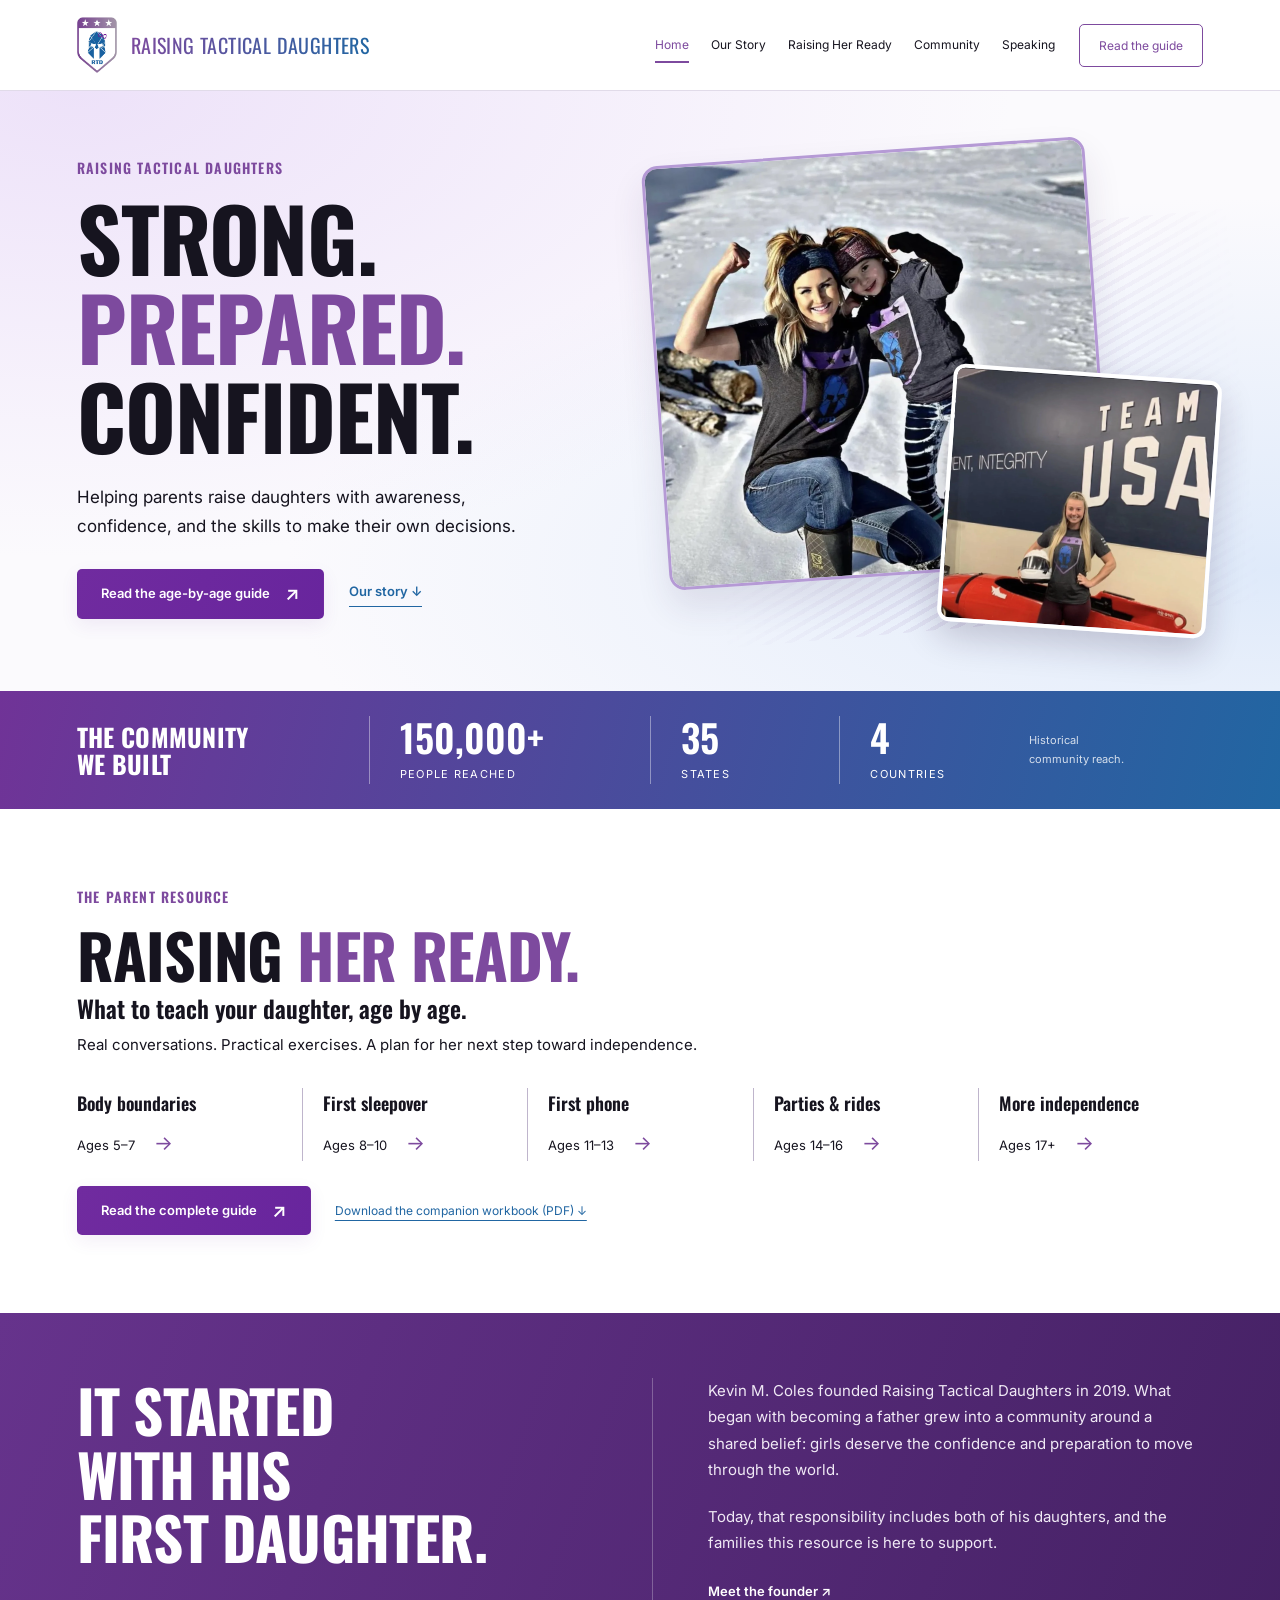
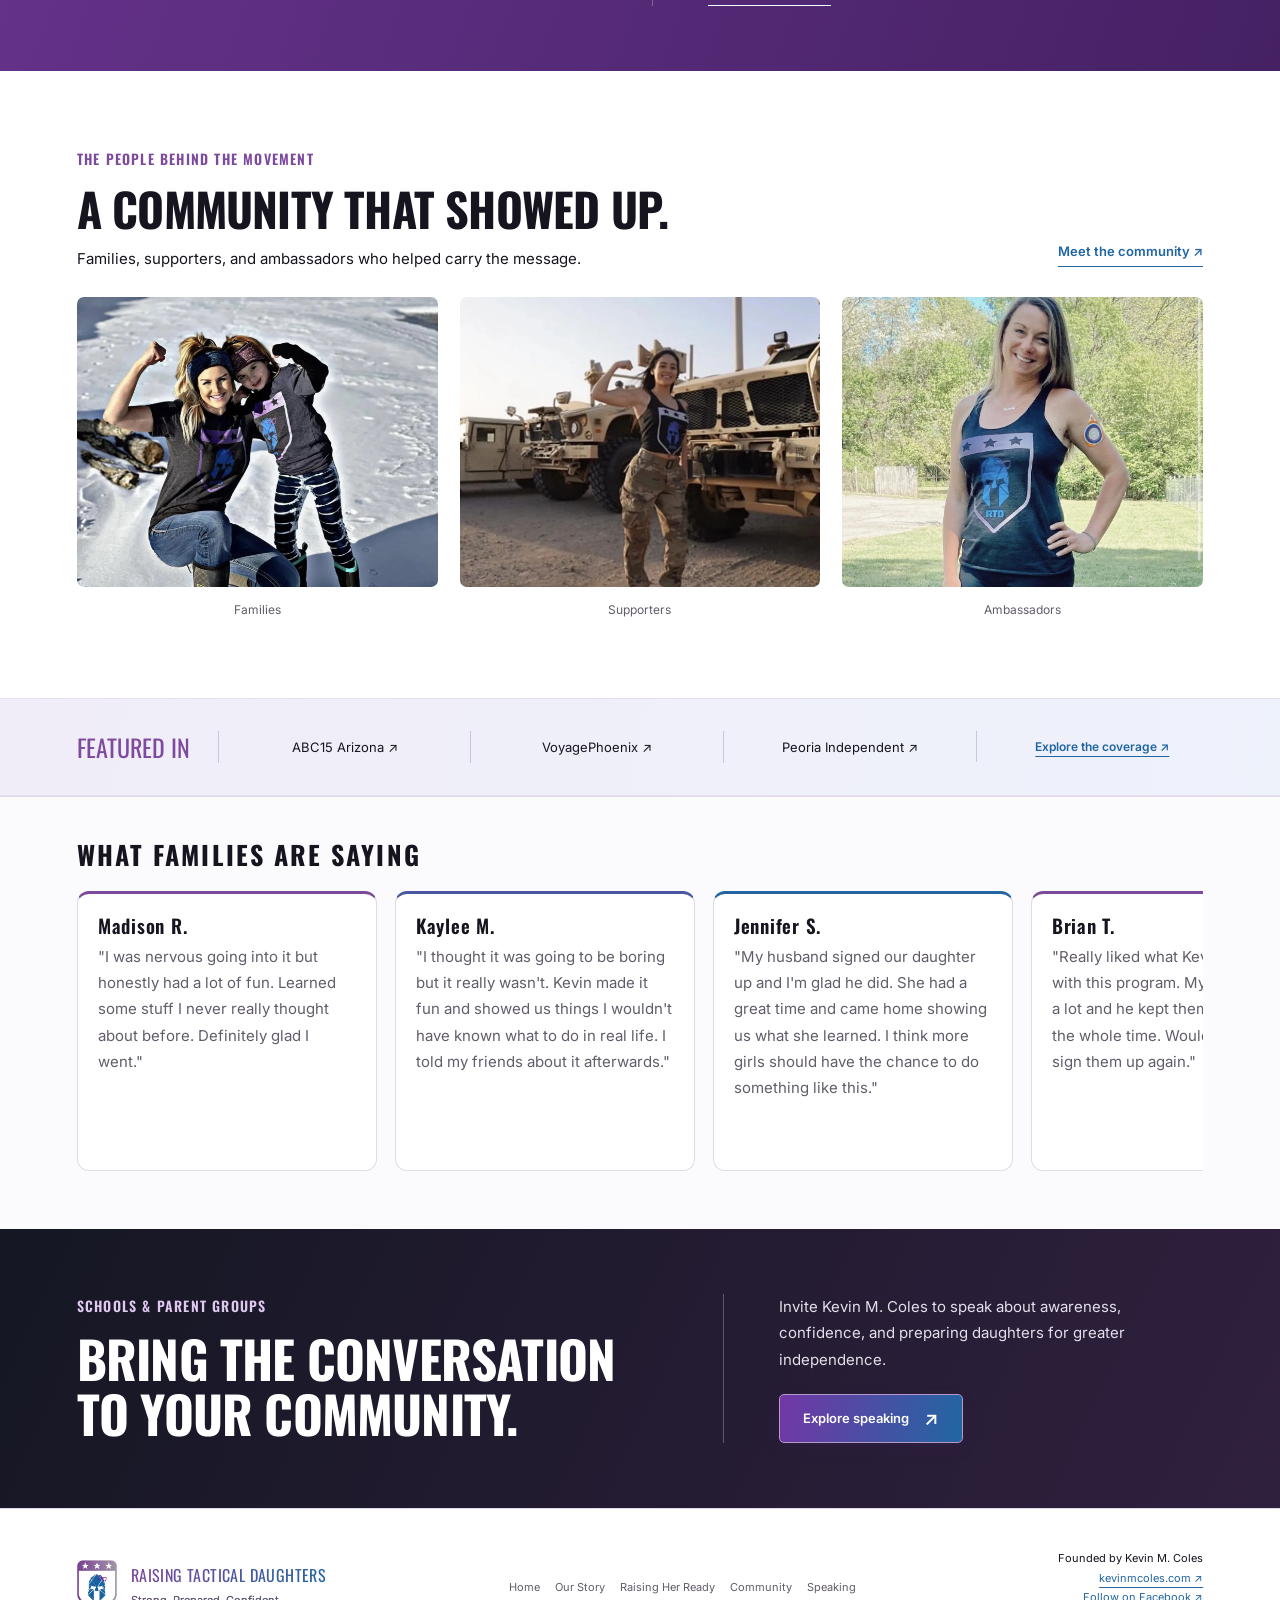
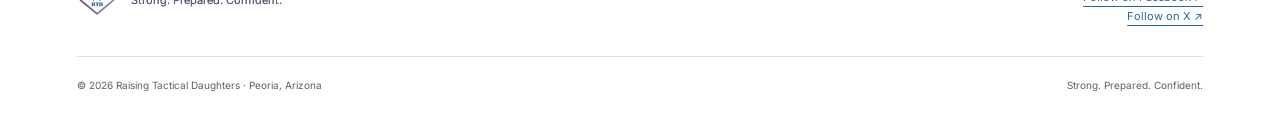
==== index.html @ ffbc92a6 "Add X profile to Organization sameAs (Home)" ====
<!doctype html><html lang="en"><head><meta charset="utf-8"><meta name="viewport" content="width=device-width,initial-scale=1"><title>Raising Tactical Daughters | Strong. Prepared. Confident.</title><meta name="description" content="Founded by Kevin M. Coles. Practical guidance for raising confident, capable daughters, an age-by-age guide, a free field guide, and speaking for parent groups."><link rel="canonical" href="https://raisingtacticaldaughters.com/"><meta property="og:title" content="Raising Tactical Daughters | Strong. Prepared. Confident."><meta property="og:description" content="Founded by Kevin M. Coles. Practical guidance for raising confident, capable daughters, an age-by-age guide, a free field guide, and speaking for parent groups."><meta property="og:type" content="website"><meta property="og:url" content="https://raisingtacticaldaughters.com/"><meta property="og:image" content="https://raisingtacticaldaughters.com/images/rtd-logo.png"><meta name="twitter:card" content="summary"><meta name="theme-color" content="#7d4a9e"><link rel="icon" href="/images/rtd-logo.png"><link rel="preconnect" href="https://fonts.googleapis.com"><link rel="preconnect" href="https://fonts.gstatic.com" crossorigin><link href="https://fonts.googleapis.com/css2?family=Oswald:wght@500;600;700&family=Inter:wght@400;500;600;700&display=swap" rel="stylesheet"><link rel="stylesheet" href="/assets/site.css?v=rtd10"><script type="application/ld+json">{"@context": "https://schema.org", "@graph": [{"@type": "Organization", "@id": "https://raisingtacticaldaughters.com/#organization", "name": "Raising Tactical Daughters", "legalName": "Kevin M. Coles LLC", "alternateName": "RTD", "url": "https://raisingtacticaldaughters.com/", "logo": "https://raisingtacticaldaughters.com/images/rtd-logo.png", "foundingDate": "2019", "founder": {"@id": "https://kevinmcoles.com/#person", "@type": "Person", "name": "Kevin M. Coles", "url": "https://kevinmcoles.com/"}, "sameAs": ["https://www.wikidata.org/wiki/Q141694144", "https://x.com/RTDaughters"]}, {"@type": "WebPage", "@id": "https://raisingtacticaldaughters.com/#page", "headline": "Raising Tactical Daughters | Strong. Prepared. Confident.", "name": "Raising Tactical Daughters | Strong. Prepared. Confident.", "url": "https://raisingtacticaldaughters.com/", "description": "Founded by Kevin M. Coles. Practical guidance for raising confident, capable daughters, an age-by-age guide, a free field guide, and speaking for parent groups.", "publisher": {"@id": "https://raisingtacticaldaughters.com/#organization"}}]}</script></head><body><a class="skip" href="#main">Skip to content</a><header class="site-header"><div class="wrap header-inner"><a class="brand" href="/" aria-label="Raising Tactical Daughters home"><img class="" src="/images/rtd-logo.png" alt="Raising Tactical Daughters shield logo" width="600" height="829" loading="eager" decoding="async"><span>Raising Tactical Daughters</span></a><nav aria-label="Main navigation"><a href="/" aria-current="page">Home</a><a href="/our-story/">Our Story</a><a href="/raising-her-ready/">Raising Her Ready</a><a href="/community/">Community</a><a href="/speaking/">Speaking</a></nav><a class="header-guide" href="/raising-her-ready/">Read the guide</a></div></header><main id="main"><section class="home-hero"><div class="wrap hero-grid"><div class="hero-copy"><p class="eyebrow">Raising Tactical Daughters</p><h1>Strong. <br><span>Prepared.</span> <br>Confident.</h1><p class="lead">Helping parents raise daughters with awareness, confidence, and the skills to make their own decisions.</p><div class="actions"><a class="button" href="/raising-her-ready/">Read the age-by-age guide <span aria-hidden="true">↗</span></a><a class="text-link" href="/our-story/">Our story ↓</a></div></div><div class="hero-photos"><img class="hero-main" src="/images/rtd-friend-daughter.webp" alt="A mother and daughter wearing Raising Tactical Daughters shirts" width="1400" height="1247" loading="eager" decoding="async"><img class="hero-inset" src="/images/rtd-team-usa.webp" alt="RTD supporter at the Team USA training center" width="1400" height="1276" loading="eager" decoding="async"></div></div></section><section class="reach" aria-label="Historical community reach"><div class="wrap reach-inner"><h2>The community <br>we built</h2><div><strong>150,000+</strong><span>People reached</span></div><div><strong>35</strong><span>States</span></div><div><strong>4</strong><span>Countries</span></div><p>Historical <br>community reach.</p></div></section><section class="section guide-preview"><div class="wrap"><p class="eyebrow">The parent resource</p><h2>Raising <span>Her Ready.</span></h2><h3>What to teach your daughter, age by age.</h3><p>Real conversations. Practical exercises. A plan for her next step toward independence.</p><div class="milestones"><a href="/raising-her-ready/#ages-5-7"><strong>Body boundaries</strong><span>Ages 5–7 <b aria-hidden="true">→</b></span></a><a href="/raising-her-ready/#ages-8-10"><strong>First sleepover</strong><span>Ages 8–10 <b aria-hidden="true">→</b></span></a><a href="/raising-her-ready/#ages-11-13"><strong>First phone</strong><span>Ages 11–13 <b aria-hidden="true">→</b></span></a><a href="/raising-her-ready/#ages-14-16"><strong>Parties & rides</strong><span>Ages 14–16 <b aria-hidden="true">→</b></span></a><a href="/raising-her-ready/#ages-17-up"><strong>More independence</strong><span>Ages 17+ <b aria-hidden="true">→</b></span></a></div><a class="button" href="/raising-her-ready/">Read the complete guide <span aria-hidden="true">↗</span></a><a class="inline-download" href="/downloads/raising-her-ready-field-guide.pdf" download="Raising-Her-Ready-Field-Guide.pdf">Download the companion workbook (PDF) ↓</a></div></section><section class="origin-band"><div class="wrap origin-grid"><h2>It started <br>with his <br>first daughter.</h2><div><p>Kevin M. Coles founded Raising Tactical Daughters in 2019. What began with becoming a father grew into a community around a shared belief: girls deserve the confidence and preparation to move through the world.</p><p>Today, that responsibility includes both of his daughters, and the families this resource is here to support.</p><a class="text-link" href="/our-story/">Meet the founder ↗</a></div></div></section><section class="section"><div class="wrap"><div class="section-top"><div><p class="eyebrow">The people behind the movement</p><h2>A community that showed up.</h2><p>Families, supporters, and ambassadors who helped carry the message.</p></div><a class="text-link" href="/community/">Meet the community ↗</a></div><div class="gallery-three"><figure><img class="" src="/images/rtd-friend-daughter.webp" alt="A mother and daughter in RTD shirts" width="1400" height="1247" loading="lazy" decoding="async"><figcaption>Families</figcaption></figure><figure><img class="" src="/images/rtd-military.webp" alt="An RTD supporter serving overseas" width="1400" height="1403" loading="lazy" decoding="async"><figcaption>Supporters</figcaption></figure><figure><img src="/images/rtd-ambassador-outdoors.webp" alt="RTD ambassador wearing a black Raising Tactical Daughters tank outdoors" width="1205" height="1500" loading="lazy" decoding="async"><figcaption>Ambassadors</figcaption></figure></div></div></section><section class="press-band" aria-label="Featured coverage"><div class="wrap"><div class="press"><span>Featured in</span><a href="https://www.youtube.com/watch?v=KTEiOI_kGuA" target="_blank" rel="noopener">ABC15 Arizona ↗</a><a href="https://voyagephoenix.com/interview/meet-kevin-coles-raising-tactical-daughters-north-west/" target="_blank" rel="noopener">VoyagePhoenix ↗</a><a href="https://www.yourvalley.net/stories/meet-your-peoria-business-raising-tactical-daughters,327009" target="_blank" rel="noopener">Peoria Independent ↗</a><a class="coverage-link" href="/community/#coverage">Explore the coverage ↗</a></div></div></section><section class="original-reviews"><div class="wrap">
 <h2>What Families Are Saying</h2>
 <div class="reviews">
  <div class="card">
   <h3>Madison R.</h3>
   <p>"I was nervous going into it but honestly had a lot of fun. Learned some stuff I never really thought about before. Definitely glad I went."</p>
  </div>
  <div class="card">
   <h3>Kaylee M.</h3>
   <p>"I thought it was going to be boring but it really wasn't. Kevin made it fun and showed us things I wouldn't have known what to do in real life. I told my friends about it afterwards."</p>
  </div>
  <div class="card">
   <h3>Jennifer S.</h3>
   <p>"My husband signed our daughter up and I'm glad he did. She had a great time and came home showing us what she learned. I think more girls should have the chance to do something like this."</p>
  </div>
  <div class="card">
   <h3>Brian T.</h3>
   <p>"Really liked what Kevin was doing with this program. My girls learned a lot and he kept them interested the whole time. Would absolutely sign them up again."</p>
  </div>
  <div class="card">
   <h3>Michael D.</h3>
   <p>"My youngest was pretty shy going in. By the end she was asking questions and getting involved. That was probably my favorite part. Would recommend it to other dads."</p>
  </div>
 </div>
</div></section><section class="speaking-cta"><div class="wrap cta-grid"><div><p class="eyebrow">Schools &amp; parent groups</p><h2>Bring the conversation <br>to your community.</h2></div><div><p>Invite Kevin M. Coles to speak about awareness, confidence, and preparing daughters for greater independence.</p><a class="button" href="/speaking/">Explore speaking <span aria-hidden="true">↗</span></a></div></div></section></main><footer><div class="wrap footer-grid"><a class="brand" href="/"><img class="" src="/images/rtd-logo.png" alt="Raising Tactical Daughters shield logo" width="600" height="829" loading="eager" decoding="async"><span>Raising Tactical Daughters<small>Strong. Prepared. Confident.</small></span></a><nav aria-label="Footer navigation"><a href="/">Home</a><a href="/our-story/">Our Story</a><a href="/raising-her-ready/">Raising Her Ready</a><a href="/community/">Community</a><a href="/speaking/">Speaking</a></nav><p>Founded by Kevin M. Coles <br><a href="https://kevinmcoles.com/">kevinmcoles.com ↗</a><br><a href="https://www.facebook.com/raisingtacticaldaughtersofficial" target="_blank" rel="noopener">Follow on Facebook ↗</a><br><a href="https://x.com/RTDaughters" target="_blank" rel="noopener">Follow on X ↗</a></p></div><div class="wrap footer-bottom"><span>© 2026 Raising Tactical Daughters · Peoria, Arizona</span><span>Strong. Prepared. Confident.</span></div></footer></body></html>
---- assets/site.css ----
:root{--purple:#7d4a9e;--deep:#53277a;--blue:#2166a2;--ink:#16141f;--muted:#625c6b;--pale:#f4f0f8;--line:#e1dbe9;--paper:#fbfafd}*{box-sizing:border-box}html{scroll-behavior:smooth;scroll-padding-top:110px}body{margin:0;background:#fff;color:var(--ink);font:15px/1.75 Inter,Arial,sans-serif}a{color:var(--blue);text-underline-offset:5px}a:hover{color:var(--purple)}img{max-width:100%;height:auto;display:block}figure{margin:0}figcaption{font-size:12px;color:var(--muted);margin-top:12px}p{margin:0 0 21px}h1,h2,h3,.eyebrow,.brand>span,.press>span{font-family:Oswald,'Arial Narrow',Arial,sans-serif}h1,h2{text-transform:uppercase;line-height:1.08;letter-spacing:-.8px;margin:0 0 24px}h1{font-size:clamp(48px,6vw,78px)}h2{font-size:clamp(31px,3.6vw,49px)}h3{font-size:24px;line-height:1.25;margin:0 0 16px;font-weight:600}h1 span,h2 span{color:var(--purple)}.wrap{width:min(1240px,88%);margin:auto}.section{padding:78px 0}.pale{background:var(--pale)}.muted,.fine{color:var(--muted)}.fine{font-size:12px;margin-top:17px}.eyebrow{font-size:14px;line-height:1.4;letter-spacing:1.2px;text-transform:uppercase;color:var(--purple);font-weight:600;margin-bottom:15px}.lead{font-size:19px;line-height:1.7;max-width:700px}.skip{position:fixed;top:-100px;left:15px;z-index:100;background:white;padding:12px}.skip:focus{top:10px}a:focus-visible,button:focus-visible{outline:3px solid var(--blue);outline-offset:5px}.site-header{background:#fffffff5;border-bottom:1px solid var(--line);position:relative;z-index:10}.header-inner{display:flex;align-items:center;justify-content:space-between;gap:24px;min-height:90px}.brand{display:flex;align-items:center;gap:14px;text-decoration:none;color:var(--purple);flex-shrink:0}.brand img{width:40px;height:56px;object-fit:contain}.brand>span{font-size:20px;line-height:1.2;text-transform:uppercase;letter-spacing:.4px;background:linear-gradient(100deg,var(--purple),var(--blue));background-clip:text;-webkit-background-clip:text;color:transparent}.brand small{display:block;font:11px/1.6 Inter,Arial,sans-serif;color:var(--muted);text-transform:none;letter-spacing:0;margin-top:6px}.site-header nav{display:flex;gap:24px}.site-header nav a{font-size:12px;text-decoration:none;color:var(--ink);white-space:nowrap;padding:6px 0}.site-header nav a[aria-current=page]{color:var(--purple);border-bottom:2px solid var(--purple)}.header-guide{border:1px solid var(--purple);border-radius:5px;padding:10px 19px;font-size:12px;text-decoration:none;color:var(--purple);white-space:nowrap}.button{display:inline-flex;justify-content:center;gap:15px;align-items:center;background:linear-gradient(110deg,#702b9f,#68259d);color:#fff;padding:14px 23px;border-radius:5px;border:1px solid transparent;font-weight:600;font-size:13px;text-decoration:none;line-height:1.5;box-shadow:0 6px 18px #67269b14}.button:hover{background:var(--deep);color:#fff}.button.secondary{color:var(--purple);border-color:var(--purple);background:transparent;box-shadow:none}.button.secondary:hover{background:#eee5f5}.button span{font-size:19px;line-height:1}.text-link{font-weight:600;text-decoration:none;border-bottom:1px solid currentColor;display:inline-block;padding-bottom:3px;font-size:13px}.actions{display:flex;gap:25px;align-items:center;flex-wrap:wrap;margin-top:28px}.home-hero{background:radial-gradient(ellipse at 6% 0,#e6d5f7a6,transparent 55%),radial-gradient(ellipse at 100% 80%,#dfeafa,transparent 55%),#fbfafd;overflow:hidden}.hero-grid{display:grid;grid-template-columns:1fr 1fr;gap:30px;align-items:center;min-height:600px;padding-top:50px;padding-bottom:55px}.hero-copy{position:relative;z-index:2}.hero-copy h1{font-size:clamp(61px,6.8vw,96px);line-height:1.02;letter-spacing:-1px;margin-bottom:24px}.hero-copy .lead{max-width:470px;font-size:17px}.hero-photos{height:475px;position:relative;isolation:isolate}.hero-photos:before{content:'';position:absolute;inset:80px -45px 0 50px;background:repeating-linear-gradient(-25deg,#7d4a9e1c 0 4px,transparent 4px 10px);transform:rotate(-5deg);z-index:-1;mask-image:linear-gradient(90deg,transparent,#000,transparent)}.hero-main{position:absolute;top:0;left:0;width:81%;height:425px;object-fit:cover;object-position:center 35%;border:3px solid #b59ad5;border-radius:16px;transform:rotate(-4deg);box-shadow:0 18px 35px #3a23521c}.hero-inset{position:absolute;right:-10px;bottom:-4px;width:49%;height:258px;object-fit:cover;object-position:50% 50%;border:4px solid #fff;border-radius:12px;transform:rotate(4deg);box-shadow:0 15px 35px #21133533}.reach{background:linear-gradient(105deg,#703397,#2166a2);color:white}.reach-inner{display:grid;grid-template-columns:1.3fr 1.25fr .8fr .8fr .85fr;align-items:center;padding:25px 0;gap:25px}.reach h2{font-size:25px;margin:0;letter-spacing:.3px}.reach-inner>div{border-left:1px solid #ffffff66;padding-left:30px}.reach strong{font:600 38px/1.15 Oswald,Arial,sans-serif;display:block}.reach span{font-size:11px;text-transform:uppercase;letter-spacing:1.3px;display:block;margin-top:5px}.reach p{font-size:11px;margin:0;color:#ffffffcc}.guide-preview h2{font-size:clamp(42px,4.8vw,65px);margin-bottom:5px}.guide-preview h3{margin-bottom:9px}.milestones{display:grid;grid-template-columns:repeat(5,1fr);margin:30px 0 25px}.milestones a{display:flex;flex-direction:column;text-decoration:none;border-left:1px solid #bfb5cc;padding:0 20px;color:var(--ink);font-size:13px;gap:6px}.milestones a:first-child{padding-left:0;border:0}.milestones strong{font-family:Oswald,Arial,sans-serif;font-weight:600;font-size:18px}.milestones b{font-size:20px;color:var(--purple);margin-left:15px;font-weight:400}.milestones a:hover strong{color:var(--purple)}.inline-download{margin-left:24px;font-size:12px;display:inline-block}.origin-band{background:linear-gradient(110deg,#66338c,#452164);color:white;padding:65px 0}.origin-grid,.editorial-grid{display:grid;grid-template-columns:1fr 1.1fr;gap:75px;align-items:start}.origin-grid h2{font-size:clamp(40px,4.6vw,62px)}.origin-band p{color:#f0e9f5}.origin-band .eyebrow{color:#e0c9f1}.origin-band a{color:white}.origin-grid>div{border-left:1px solid #ffffff44;padding-left:55px}.origin-grid p{font-size:15px}.section-top{display:flex;align-items:flex-end;justify-content:space-between;gap:25px;margin-bottom:25px}.section-top h2{margin-bottom:12px}.section-top p:last-child{margin-bottom:0}.section-top>a{flex-shrink:0;margin-bottom:5px}.gallery-three{display:grid;grid-template-columns:repeat(3,1fr);gap:22px}.gallery-three img{width:100%;height:290px;object-fit:cover;border-radius:7px}.gallery-three figcaption{text-align:center}.press{border-top:1px solid var(--line);border-bottom:1px solid var(--line);padding:27px 0;display:flex;justify-content:space-between;align-items:center;gap:25px;flex-wrap:wrap}.press>span{font-size:23px;text-transform:uppercase;color:var(--purple)}.press a{font-size:13px;text-decoration:none;color:var(--ink)}.press a:hover{color:var(--purple);text-decoration:underline}.testimonials{background:#f1eaf8;padding:38px 0}.quote-grid{display:grid;grid-template-columns:1fr 1.2fr 1.2fr;gap:30px;align-items:center}.quote-grid h2{font-size:25px;color:var(--purple);margin:0}.quote-grid blockquote{margin:0;padding:22px 25px;background:#fff;border-radius:6px;font-size:13px}.quote-grid blockquote p{margin-bottom:14px}.quote-grid cite{font-style:normal;font-size:12px;font-weight:600}.speaking-cta{background:linear-gradient(115deg,#151723,#30203f);color:white;padding:65px 0}.speaking-cta .eyebrow{color:#e0c9f1}.speaking-cta h2{font-size:clamp(35px,4vw,56px);margin:0}.cta-grid{display:grid;grid-template-columns:1.2fr 1fr;gap:70px;align-items:center}.cta-grid>div+div{border-left:1px solid #ffffff44;padding-left:55px}.speaking-cta p{color:#e4dfeb}.speaking-cta .button{background:linear-gradient(100deg,#7337a6,#2166a2);border:1px solid #b39ac8}.page-hero{padding:78px 0;background:radial-gradient(ellipse at 0 0,#ede0f8,transparent 70%),#fbfafd;border-bottom:1px solid var(--line)}.page-hero .lead{max-width:770px;margin-bottom:0}.page-hero h1{max-width:1000px}.editorial-grid figure img{border-radius:9px;max-height:560px;width:100%;object-fit:cover}.editorial-grid h2{max-width:450px}.principles{display:grid;grid-template-columns:repeat(3,1fr);gap:40px;margin-top:35px}.principles article{border-top:2px solid var(--purple);padding-top:22px}.principles article:nth-child(2){border-color:#58529c}.principles article:nth-child(3){border-color:var(--blue)}.principles span{font:500 16px Oswald,Arial,sans-serif;color:var(--purple);display:block;margin-bottom:13px}.community-gallery{display:grid;grid-template-columns:repeat(3,1fr);gap:35px 25px;margin-top:35px}.community-gallery img{width:100%;height:330px;object-fit:cover;border-radius:7px}.community-gallery figure:nth-child(2) img{object-position:center 40%}.speaking-hero .button{margin-top:28px}.download-panel{background:#f1edf6;padding:65px 0}.download-grid{display:grid;grid-template-columns:.65fr 1.35fr;align-items:center;gap:80px;max-width:1050px}.cover-link{display:block;max-width:270px;margin:auto;transform:rotate(-3deg);box-shadow:8px 12px 0 #cec3d9,15px 22px 30px #30203f20;border:1px solid #d9d0e3}.download-grid h2{font-size:42px}.download-grid .fine{margin-bottom:0}footer{padding:40px 0 20px;border-top:1px solid var(--line);background:#fff}.footer-grid{display:grid;grid-template-columns:1.2fr 1.2fr .8fr;gap:40px;align-items:center}.footer-grid .brand>span{font-size:16px}.footer-grid nav{display:flex;gap:15px;flex-wrap:wrap}.footer-grid nav a{font-size:11px;text-decoration:none;color:var(--muted)}.footer-grid>p{font-size:11px;text-align:right;margin:0}.footer-bottom{border-top:1px solid var(--line);margin-top:30px;padding-top:20px;display:flex;justify-content:space-between;font-size:10px;color:var(--muted);gap:20px}.guide-hero h1{font-size:clamp(48px,6.7vw,86px)}.guide-hero .lead{font-family:Oswald,Arial,sans-serif;font-size:29px;margin:0 0 14px}.guide-jump{border-bottom:1px solid var(--line);padding:8px 0 10px;background:#fff}.guide-jump .fine{margin-top:0}.guide-layout{display:grid;grid-template-columns:220px minmax(0,760px);gap:65px;align-items:start;padding-top:60px;padding-bottom:70px;justify-content:center}.guide-sidebar{position:sticky;top:30px;padding-top:5px}.guide-sidebar nav{display:flex;flex-direction:column;gap:0}.guide-sidebar nav a{font-size:12px;line-height:1.6;padding:12px 0;border-bottom:1px solid var(--line);text-decoration:none;color:var(--ink)}.guide-sidebar nav a:hover{color:var(--purple)}.guide-sidebar nav span{display:block;color:var(--muted);font-size:11px}.guide-article{font-size:16px;line-height:1.85;min-width:0}.guide-article>p:first-child{font-size:12px;text-transform:uppercase;letter-spacing:.5px;color:var(--purple)}.guide-article>p:nth-child(2){font:600 36px/1.3 Oswald,Arial,sans-serif}.guide-article p{margin-bottom:21px}.guide-stage{padding-top:50px;border-top:2px solid var(--purple);margin-top:55px;scroll-margin-top:25px}.guide-stage h2{font-size:37px;line-height:1.2;margin-bottom:22px}.guide-stage h3{font-size:24px;margin:36px 0 16px;color:var(--deep)}.guide-stage>p:first-of-type{font-size:17px}.guide-list{padding-left:22px}.guide-list li{padding-left:5px;margin:8px 0}.checklist{list-style:none;padding:22px 25px;margin:25px 0;background:var(--pale);border-left:3px solid var(--purple);font-size:14px}.checklist li{padding-left:27px;position:relative;margin:12px 0}.checklist li:before{content:'';width:12px;height:12px;border:1px solid var(--purple);position:absolute;left:0;top:7px}.conversation{padding:23px 27px;border-left:3px solid var(--blue);background:#eff5fb;margin:27px 0}.conversation p:last-child{margin-bottom:0}.conversation .conversation-label{font-size:12px;text-transform:uppercase;letter-spacing:1px;color:var(--blue);margin-bottom:10px}.sources{border-top:1px solid var(--line);padding-top:30px;margin-top:50px;font-size:13px}
@media(min-width:1600px){.hero-grid{min-height:670px}.hero-photos{height:510px}.hero-main{height:460px}.hero-inset{height:290px}}
@media(max-width:1100px){.header-guide{display:none}.brand>span{font-size:18px}.site-header nav{gap:17px}.hero-grid{min-height:540px}.hero-photos{height:410px}.hero-main{height:370px}.hero-inset{height:220px}.hero-copy h1{font-size:76px}.hero-copy .actions{gap:15px}.hero-copy .button{padding:13px 15px;font-size:12px}.origin-grid,.editorial-grid{gap:40px}.origin-grid>div{padding-left:30px}.guide-layout{grid-template-columns:180px minmax(0,1fr);gap:35px}.footer-grid{grid-template-columns:1fr 1fr}.footer-grid>p{text-align:left}.milestones a{padding:0 12px}.milestones strong{font-size:16px}}
@media(max-width:750px){html{scroll-padding-top:20px}.wrap{width:88%}.header-inner{flex-wrap:wrap;justify-content:center;padding:13px 0 16px;gap:12px}.brand img{width:31px;height:43px}.brand>span{font-size:18px}.site-header nav{width:100%;justify-content:center;gap:20px}.site-header nav a{font-size:11px}.hero-grid{grid-template-columns:1fr;padding-top:35px;padding-bottom:50px;gap:30px}.hero-copy h1{font-size:clamp(60px,12vw,86px)}.hero-copy .lead{max-width:100%;font-size:16px}.hero-photos{height:390px;width:94%;max-width:460px;margin:0 auto}.hero-main{height:350px;width:80%}.hero-inset{width:47%;height:210px;right:-7px}.hero-copy .actions{gap:20px}.reach-inner{grid-template-columns:repeat(3,1fr);gap:20px;padding:25px 0}.reach h2{grid-column:1/-1;font-size:22px}.reach h2 br{display:none}.reach-inner>div{padding-left:15px}.reach-inner>div:nth-of-type(1){padding-left:0;border-left:0}.reach strong{font-size:30px}.reach span{font-size:9px;letter-spacing:.5px}.reach p{grid-column:1/-1}.reach p br{display:none}.section{padding:50px 0}.guide-preview h2{font-size:43px}.guide-preview h3{font-size:21px}.milestones{display:flex;overflow-x:auto;gap:0;padding-bottom:12px}.milestones a{flex:0 0 155px;padding:0 18px}.milestones strong{font-size:17px}.inline-download{display:block;margin:20px 0 0}.origin-grid,.editorial-grid,.cta-grid{grid-template-columns:1fr;gap:25px}.origin-band,.speaking-cta{padding:50px 0}.origin-grid h2 br{display:none}.origin-grid h2{font-size:43px}.origin-grid>div,.cta-grid>div+div{border-left:0;padding-left:0}.gallery-three{grid-template-columns:1fr;gap:26px}.gallery-three img{height:360px}.gallery-three figcaption{text-align:left}.section-top{display:block}.section-top>a{margin-top:20px}.press{gap:17px;padding:24px 0}.press>span{width:100%;font-size:22px}.press a{font-size:12px}.quote-grid{grid-template-columns:1fr;gap:18px}.quote-grid h2 br{display:none}.quote-grid h2{margin-bottom:5px}.speaking-cta h2{font-size:40px}.page-hero{padding:50px 0}.page-hero h1{font-size:clamp(43px,9.5vw,65px)}.lead{font-size:17px}.principles{grid-template-columns:1fr;gap:24px}.community-gallery{grid-template-columns:1fr 1fr;gap:25px 15px}.community-gallery img{height:260px}.download-grid{grid-template-columns:1fr;gap:40px}.cover-link{max-width:210px}.download-grid h2{font-size:36px}.footer-grid{grid-template-columns:1fr;gap:25px}.footer-grid>p{text-align:left}.footer-bottom{flex-direction:column;gap:8px}.guide-layout{grid-template-columns:1fr;gap:25px;padding-top:30px}.guide-sidebar{position:static;border-bottom:1px solid var(--line);padding-bottom:20px}.guide-sidebar nav{display:grid;grid-template-columns:1fr 1fr;gap:0 20px}.guide-sidebar nav a{font-size:11px}.guide-article{font-size:15px}.guide-stage h2{font-size:31px}.guide-stage h3{font-size:23px}.guide-hero .lead{font-size:25px}.guide-hero .actions{gap:13px}.guide-hero .button{font-size:12px;padding:12px 16px}.conversation{padding:20px}.checklist{padding:18px}.guide-stage{padding-top:35px;margin-top:40px}}
@media(max-width:380px){.site-header nav{gap:14px}.brand>span{font-size:16px}.hero-photos{height:325px}.hero-main{height:295px}.hero-inset{height:175px}.community-gallery{grid-template-columns:1fr}.community-gallery img{height:330px}.button{padding:13px 17px}.speaking-cta h2{font-size:35px}.hero-copy h1{font-size:61px}}
@media(prefers-reduced-motion:reduce){html{scroll-behavior:auto}}
@media print{.site-header,footer,.guide-jump,.guide-sidebar,.speaking-cta,.download-panel,.actions{display:none}.guide-layout{display:block;width:100%;padding:0}.guide-stage{break-before:page}.guide-article{font-size:11px}.page-hero{padding:20px 0;background:none}.conversation,.checklist{break-inside:avoid}a{color:inherit}}

/* Match the approved community crop and full-width press band. */
.gallery-three img[src$="rtd-family-portrait.webp"],.community-gallery img[src$="rtd-family-portrait.webp"]{object-position:center top}
.press-band{background:linear-gradient(100deg,#f0edf8,#eef2fb);border-top:1px solid #e5dff0;border-bottom:1px solid #e5dff0}
.press-band .press{border:0;flex-wrap:nowrap;gap:0;padding:27px 0}
.press-band .press>span{padding-right:28px;white-space:nowrap;font-size:24px}
.press-band .press>a{border-left:1px solid #ccc4db;padding:5px 25px;text-align:center;flex:1;white-space:nowrap}
.press-band .press .coverage-link{color:var(--blue);font-weight:600;text-decoration:underline;font-size:12px;padding-right:0}
@media(max-width:1000px){.press-band .press{flex-wrap:wrap;gap:16px}.press-band .press>span{width:100%}.press-band .press>a{padding:2px 16px;flex:initial}.press-band .press>a:first-of-type{border-left:0;padding-left:0}.press-band .press .coverage-link{margin-left:auto}}
@media(max-width:500px){.press-band .press{gap:15px 0}.press-band .press>a{font-size:11px;padding:2px 11px}.press-band .press .coverage-link{width:100%;border:0;margin:0;text-align:left;padding:5px 0}}

/* Show the ambassador’s full portrait, including her face and shirt logo. */
.gallery-three img[src$="rtd-family-portrait.webp"],.community-gallery img[src$="rtd-family-portrait.webp"]{object-fit:contain;object-position:center;background:#f1edf6}

.gallery-three img[src$="rtd-ambassador-outdoors.webp"]{object-fit:cover;object-position:center 25%}

/* Restore the original full reviews and purple/blue-topped cards. */
.original-reviews{padding:44px 0;background:#fbfafd;border-top:1px solid var(--line)}
.original-reviews h2{font-size:26px;letter-spacing:.08em;margin-bottom:22px}
.original-reviews .reviews{display:flex;gap:18px;overflow-x:auto;padding-bottom:14px;scroll-snap-type:x proximity;-webkit-overflow-scrolling:touch}
.original-reviews .reviews::-webkit-scrollbar{height:8px}
.original-reviews .reviews::-webkit-scrollbar-thumb{background:#d8cde3;border-radius:8px}
.original-reviews .card{background:#fff;border:1px solid var(--line);border-top:3px solid var(--purple);border-radius:12px;padding:20px;flex:0 0 300px;min-height:280px;display:flex;flex-direction:column;scroll-snap-align:start}
.original-reviews .card:nth-child(2){border-top-color:#4a58a3}.original-reviews .card:nth-child(3){border-top-color:var(--blue)}
.original-reviews .card h3{font-size:19px;letter-spacing:.04em;margin-bottom:6px}
.original-reviews .card p{color:var(--muted);font-size:15px;flex:1;margin:0}
@media(max-width:760px){.original-reviews .card{flex-basis:248px}}

/* Navigation belongs beside the primary action, with a clear way home. */
.header-inner{justify-content:flex-start;gap:24px}
.site-header nav{margin-left:auto;gap:22px}
.header-guide{margin-left:0}
.community-opening-grid{display:grid;grid-template-columns:1.25fr .75fr;gap:70px;align-items:center}
.community-opening h1{font-size:clamp(45px,4.8vw,68px)}
.community-opening .lead{font-size:18px;margin-bottom:23px}
.community-opening-grid figure{max-width:370px;margin-left:auto;transform:rotate(2deg)}
.community-opening-grid figure img{width:100%;height:auto;border-radius:8px;box-shadow:12px 14px 0 #e1d5ed}
.community-opening-grid figcaption{font-size:11px;margin-top:25px}
.community-purpose{padding-bottom:65px}
.archive-intro{max-width:650px}
.community-gallery{display:block;columns:3;column-gap:26px;margin-top:35px}
.community-gallery figure{break-inside:avoid;margin:0 0 30px;display:inline-block;width:100%}
.community-gallery img,.community-gallery img[src$="rtd-family-portrait.webp"]{width:100%;height:auto;object-fit:initial;background:none;border-radius:8px}
.community-gallery figcaption{font-size:12px;line-height:1.6;margin-top:11px}
.coverage-cards{display:grid;grid-template-columns:repeat(3,1fr);gap:32px;margin-top:35px}
.coverage-cards>a{display:flex;flex-direction:column;border-top:3px solid var(--purple);padding:24px 0 0;text-decoration:none;color:var(--ink)}
.coverage-cards>a:nth-child(2){border-color:#57529d}.coverage-cards>a:nth-child(3){border-color:var(--blue)}
.coverage-cards .eyebrow{font-size:12px;display:block;margin-bottom:20px}.coverage-cards h3{font-size:27px}
.coverage-cards p{font-size:14px;color:var(--muted)}.coverage-cards .text-link{align-self:flex-start;margin-top:auto;color:var(--blue)}
.community-next{background:var(--pale)}.community-paths{display:grid;grid-template-columns:repeat(3,1fr);gap:35px;margin-top:35px}
.community-paths article{border-top:1px solid #cbbdd9;padding-top:22px;display:flex;flex-direction:column}
.community-paths article>span{font:600 12px Oswald,Arial,sans-serif;color:var(--purple);letter-spacing:1px;margin-bottom:14px}
.community-paths p{font-size:14px}.community-paths .text-link{align-self:flex-start;margin-top:auto}
@media(max-width:1150px){.site-header nav{gap:17px}.brand>span{font-size:18px}.header-guide{display:none}}
@media(max-width:850px){.community-opening-grid{gap:35px}.community-opening h1{font-size:48px}.community-opening-grid figure{max-width:290px}.community-gallery{columns:2}.coverage-cards,.community-paths{gap:23px}}
@media(max-width:750px){.header-inner{justify-content:center;gap:12px}.site-header nav{margin:0;gap:18px}.site-header nav a{font-size:11px}.community-opening-grid{grid-template-columns:1fr;gap:35px}.community-opening-grid figure{width:85%;max-width:340px;margin:0 auto}.community-opening h1{font-size:clamp(42px,9vw,60px)}.coverage-cards,.community-paths{grid-template-columns:1fr;gap:30px}.community-gallery{column-gap:17px}.community-gallery figcaption{font-size:11px}.community-gallery figure{margin-bottom:23px}}
@media(max-width:380px){.site-header nav{gap:12px}.site-header nav a{font-size:10px}.community-gallery{columns:1}}
/* A consistent portrait grid keeps every row intentional. */
.community-gallery{display:grid;grid-template-columns:repeat(3,minmax(0,1fr));columns:auto;gap:30px 26px;align-items:start}
.community-gallery figure{margin:0;display:block}
.community-gallery img{aspect-ratio:3/4;object-fit:cover;object-position:center top;width:100%;height:auto}
@media(max-width:850px){.community-gallery{grid-template-columns:repeat(2,minmax(0,1fr));columns:auto}}
@media(max-width:380px){.community-gallery{grid-template-columns:1fr;columns:auto}}
/* Match the age-navigation band to RTD's purple-to-blue reach band. */
.guide-jump{background:linear-gradient(105deg,#703397,#2166a2);border-bottom:0;color:#fff;padding-top:8px;padding-bottom:12px}
.guide-jump .milestones a,.guide-jump .milestones b,.guide-jump .milestones a:hover strong{color:#fff}
.guide-jump .milestones a{border-left-color:#ffffff66}
.guide-jump .milestones a:hover{text-decoration:underline;text-underline-offset:5px}
.guide-jump .fine{color:#ffffffd9}
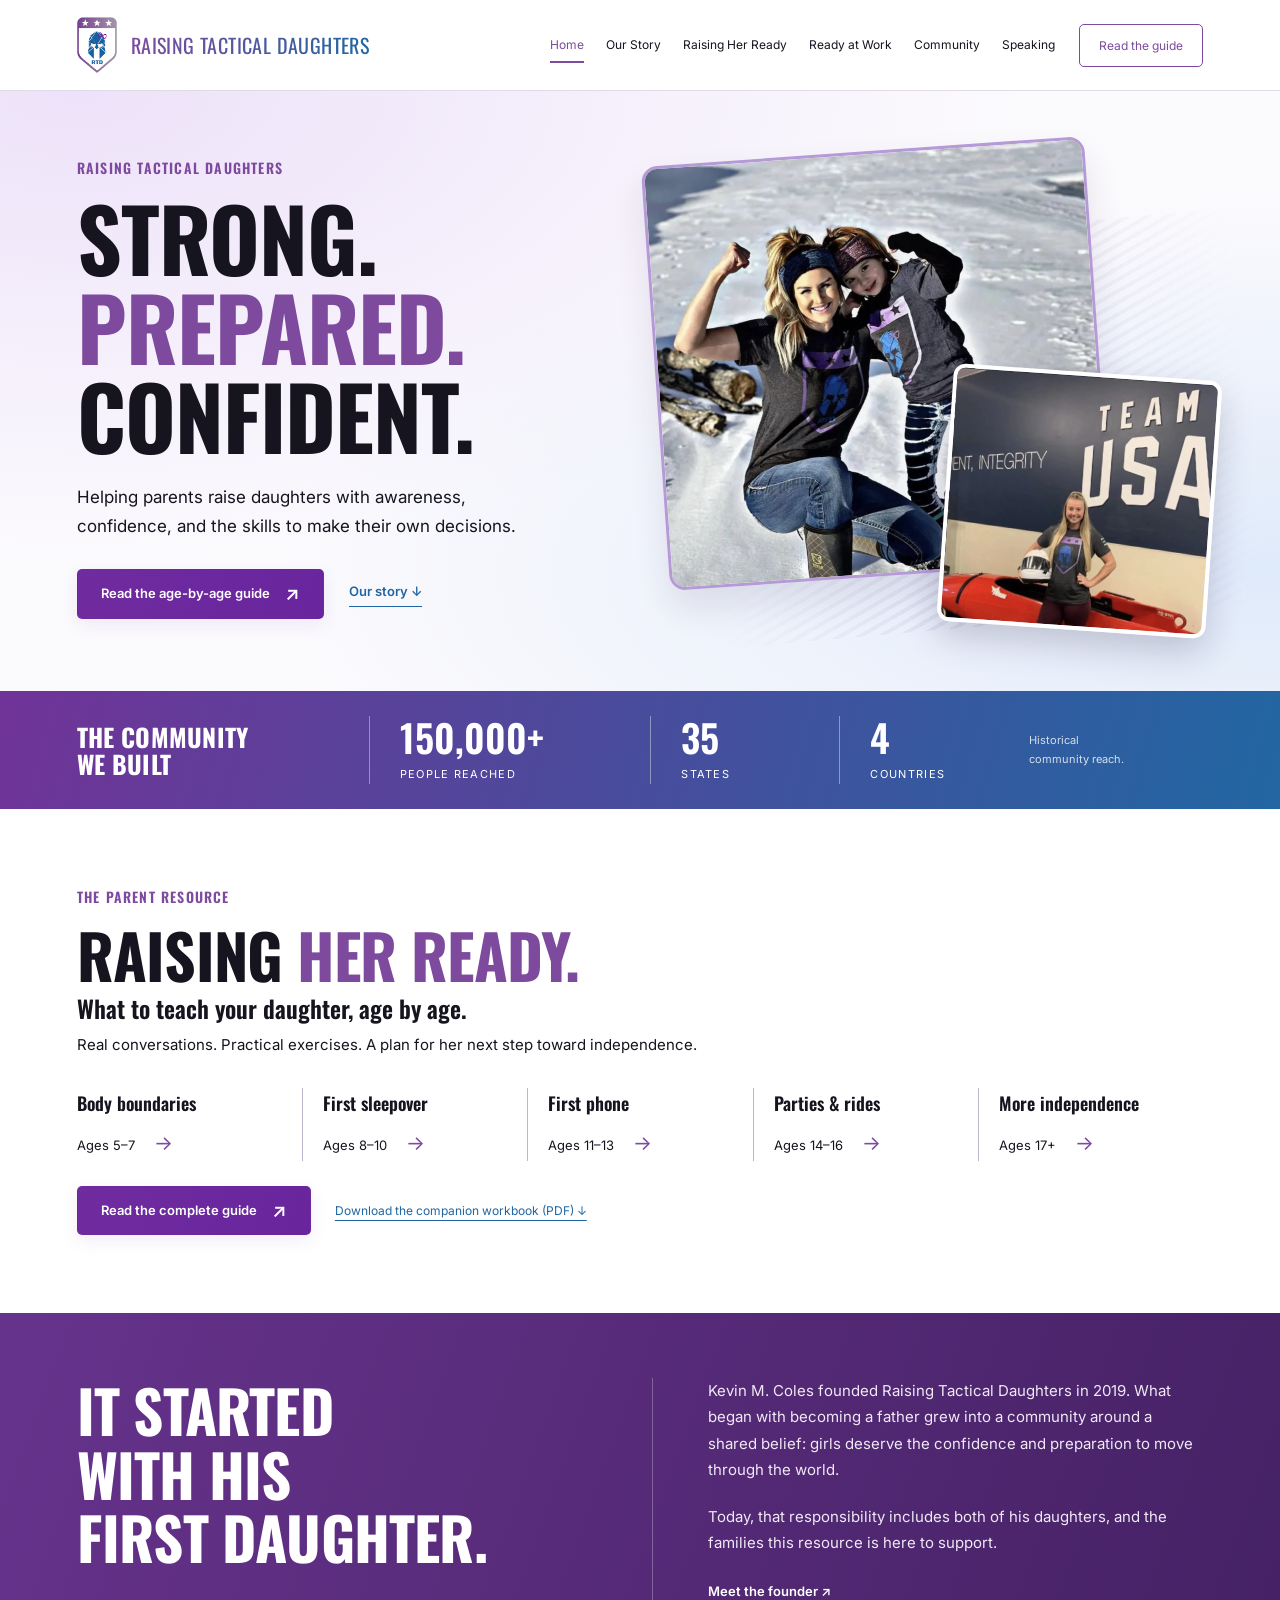
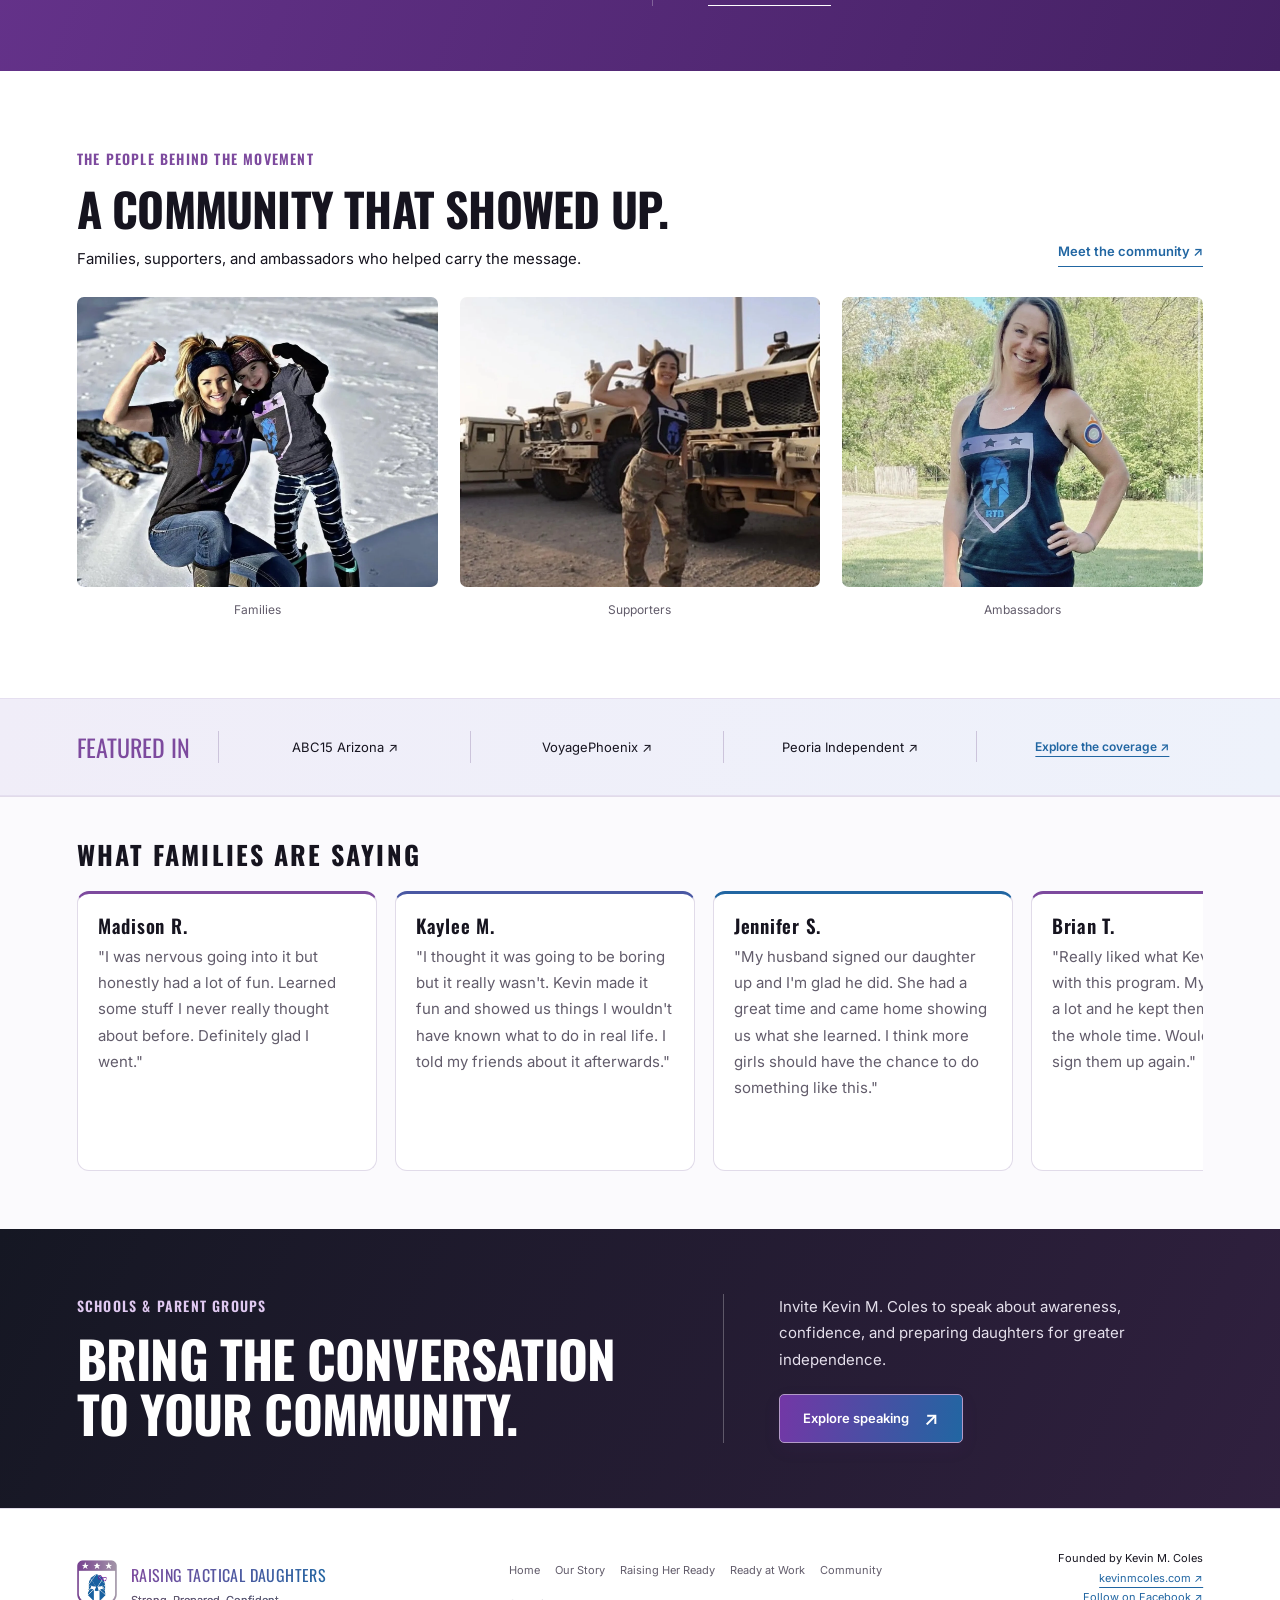
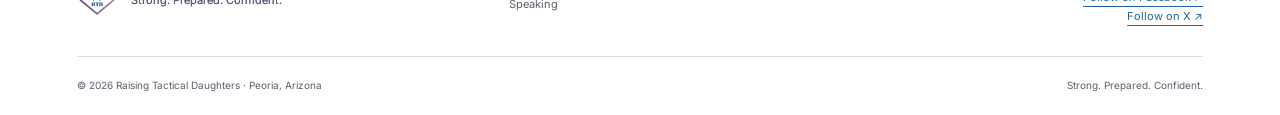
==== commit d29fb395: "Add Ready at Work to menu (Home) and sitemap" ====
--- a/index.html
+++ b/index.html
@@ -1,4 +1,4 @@
-<!doctype html><html lang="en"><head><meta charset="utf-8"><meta name="viewport" content="width=device-width,initial-scale=1"><title>Raising Tactical Daughters | Strong. Prepared. Confident.</title><meta name="description" content="Founded by Kevin M. Coles. Practical guidance for raising confident, capable daughters, an age-by-age guide, a free field guide, and speaking for parent groups."><link rel="canonical" href="https://raisingtacticaldaughters.com/"><meta property="og:title" content="Raising Tactical Daughters | Strong. Prepared. Confident."><meta property="og:description" content="Founded by Kevin M. Coles. Practical guidance for raising confident, capable daughters, an age-by-age guide, a free field guide, and speaking for parent groups."><meta property="og:type" content="website"><meta property="og:url" content="https://raisingtacticaldaughters.com/"><meta property="og:image" content="https://raisingtacticaldaughters.com/images/rtd-logo.png"><meta name="twitter:card" content="summary"><meta name="theme-color" content="#7d4a9e"><link rel="icon" href="/images/rtd-logo.png"><link rel="preconnect" href="https://fonts.googleapis.com"><link rel="preconnect" href="https://fonts.gstatic.com" crossorigin><link href="https://fonts.googleapis.com/css2?family=Oswald:wght@500;600;700&family=Inter:wght@400;500;600;700&display=swap" rel="stylesheet"><link rel="stylesheet" href="/assets/site.css?v=rtd10"><script type="application/ld+json">{"@context": "https://schema.org", "@graph": [{"@type": "Organization", "@id": "https://raisingtacticaldaughters.com/#organization", "name": "Raising Tactical Daughters", "legalName": "Kevin M. Coles LLC", "alternateName": "RTD", "url": "https://raisingtacticaldaughters.com/", "logo": "https://raisingtacticaldaughters.com/images/rtd-logo.png", "foundingDate": "2019", "founder": {"@id": "https://kevinmcoles.com/#person", "@type": "Person", "name": "Kevin M. Coles", "url": "https://kevinmcoles.com/"}, "sameAs": ["https://www.wikidata.org/wiki/Q141694144", "https://x.com/RTDaughters"]}, {"@type": "WebPage", "@id": "https://raisingtacticaldaughters.com/#page", "headline": "Raising Tactical Daughters | Strong. Prepared. Confident.", "name": "Raising Tactical Daughters | Strong. Prepared. Confident.", "url": "https://raisingtacticaldaughters.com/", "description": "Founded by Kevin M. Coles. Practical guidance for raising confident, capable daughters, an age-by-age guide, a free field guide, and speaking for parent groups.", "publisher": {"@id": "https://raisingtacticaldaughters.com/#organization"}}]}</script></head><body><a class="skip" href="#main">Skip to content</a><header class="site-header"><div class="wrap header-inner"><a class="brand" href="/" aria-label="Raising Tactical Daughters home"><img class="" src="/images/rtd-logo.png" alt="Raising Tactical Daughters shield logo" width="600" height="829" loading="eager" decoding="async"><span>Raising Tactical Daughters</span></a><nav aria-label="Main navigation"><a href="/" aria-current="page">Home</a><a href="/our-story/">Our Story</a><a href="/raising-her-ready/">Raising Her Ready</a><a href="/community/">Community</a><a href="/speaking/">Speaking</a></nav><a class="header-guide" href="/raising-her-ready/">Read the guide</a></div></header><main id="main"><section class="home-hero"><div class="wrap hero-grid"><div class="hero-copy"><p class="eyebrow">Raising Tactical Daughters</p><h1>Strong. <br><span>Prepared.</span> <br>Confident.</h1><p class="lead">Helping parents raise daughters with awareness, confidence, and the skills to make their own decisions.</p><div class="actions"><a class="button" href="/raising-her-ready/">Read the age-by-age guide <span aria-hidden="true">↗</span></a><a class="text-link" href="/our-story/">Our story ↓</a></div></div><div class="hero-photos"><img class="hero-main" src="/images/rtd-friend-daughter.webp" alt="A mother and daughter wearing Raising Tactical Daughters shirts" width="1400" height="1247" loading="eager" decoding="async"><img class="hero-inset" src="/images/rtd-team-usa.webp" alt="RTD supporter at the Team USA training center" width="1400" height="1276" loading="eager" decoding="async"></div></div></section><section class="reach" aria-label="Historical community reach"><div class="wrap reach-inner"><h2>The community <br>we built</h2><div><strong>150,000+</strong><span>People reached</span></div><div><strong>35</strong><span>States</span></div><div><strong>4</strong><span>Countries</span></div><p>Historical <br>community reach.</p></div></section><section class="section guide-preview"><div class="wrap"><p class="eyebrow">The parent resource</p><h2>Raising <span>Her Ready.</span></h2><h3>What to teach your daughter, age by age.</h3><p>Real conversations. Practical exercises. A plan for her next step toward independence.</p><div class="milestones"><a href="/raising-her-ready/#ages-5-7"><strong>Body boundaries</strong><span>Ages 5–7 <b aria-hidden="true">→</b></span></a><a href="/raising-her-ready/#ages-8-10"><strong>First sleepover</strong><span>Ages 8–10 <b aria-hidden="true">→</b></span></a><a href="/raising-her-ready/#ages-11-13"><strong>First phone</strong><span>Ages 11–13 <b aria-hidden="true">→</b></span></a><a href="/raising-her-ready/#ages-14-16"><strong>Parties & rides</strong><span>Ages 14–16 <b aria-hidden="true">→</b></span></a><a href="/raising-her-ready/#ages-17-up"><strong>More independence</strong><span>Ages 17+ <b aria-hidden="true">→</b></span></a></div><a class="button" href="/raising-her-ready/">Read the complete guide <span aria-hidden="true">↗</span></a><a class="inline-download" href="/downloads/raising-her-ready-field-guide.pdf" download="Raising-Her-Ready-Field-Guide.pdf">Download the companion workbook (PDF) ↓</a></div></section><section class="origin-band"><div class="wrap origin-grid"><h2>It started <br>with his <br>first daughter.</h2><div><p>Kevin M. Coles founded Raising Tactical Daughters in 2019. What began with becoming a father grew into a community around a shared belief: girls deserve the confidence and preparation to move through the world.</p><p>Today, that responsibility includes both of his daughters, and the families this resource is here to support.</p><a class="text-link" href="/our-story/">Meet the founder ↗</a></div></div></section><section class="section"><div class="wrap"><div class="section-top"><div><p class="eyebrow">The people behind the movement</p><h2>A community that showed up.</h2><p>Families, supporters, and ambassadors who helped carry the message.</p></div><a class="text-link" href="/community/">Meet the community ↗</a></div><div class="gallery-three"><figure><img class="" src="/images/rtd-friend-daughter.webp" alt="A mother and daughter in RTD shirts" width="1400" height="1247" loading="lazy" decoding="async"><figcaption>Families</figcaption></figure><figure><img class="" src="/images/rtd-military.webp" alt="An RTD supporter serving overseas" width="1400" height="1403" loading="lazy" decoding="async"><figcaption>Supporters</figcaption></figure><figure><img src="/images/rtd-ambassador-outdoors.webp" alt="RTD ambassador wearing a black Raising Tactical Daughters tank outdoors" width="1205" height="1500" loading="lazy" decoding="async"><figcaption>Ambassadors</figcaption></figure></div></div></section><section class="press-band" aria-label="Featured coverage"><div class="wrap"><div class="press"><span>Featured in</span><a href="https://www.youtube.com/watch?v=KTEiOI_kGuA" target="_blank" rel="noopener">ABC15 Arizona ↗</a><a href="https://voyagephoenix.com/interview/meet-kevin-coles-raising-tactical-daughters-north-west/" target="_blank" rel="noopener">VoyagePhoenix ↗</a><a href="https://www.yourvalley.net/stories/meet-your-peoria-business-raising-tactical-daughters,327009" target="_blank" rel="noopener">Peoria Independent ↗</a><a class="coverage-link" href="/community/#coverage">Explore the coverage ↗</a></div></div></section><section class="original-reviews"><div class="wrap">
+<!doctype html><html lang="en"><head><meta charset="utf-8"><meta name="viewport" content="width=device-width,initial-scale=1"><title>Raising Tactical Daughters | Strong. Prepared. Confident.</title><meta name="description" content="Founded by Kevin M. Coles. Practical guidance for raising confident, capable daughters, an age-by-age guide, a free field guide, and speaking for parent groups."><link rel="canonical" href="https://raisingtacticaldaughters.com/"><meta property="og:title" content="Raising Tactical Daughters | Strong. Prepared. Confident."><meta property="og:description" content="Founded by Kevin M. Coles. Practical guidance for raising confident, capable daughters, an age-by-age guide, a free field guide, and speaking for parent groups."><meta property="og:type" content="website"><meta property="og:url" content="https://raisingtacticaldaughters.com/"><meta property="og:image" content="https://raisingtacticaldaughters.com/images/rtd-logo.png"><meta name="twitter:card" content="summary"><meta name="theme-color" content="#7d4a9e"><link rel="icon" href="/images/rtd-logo.png"><link rel="preconnect" href="https://fonts.googleapis.com"><link rel="preconnect" href="https://fonts.gstatic.com" crossorigin><link href="https://fonts.googleapis.com/css2?family=Oswald:wght@500;600;700&family=Inter:wght@400;500;600;700&display=swap" rel="stylesheet"><link rel="stylesheet" href="/assets/site.css?v=rtd11"><script type="application/ld+json">{"@context": "https://schema.org", "@graph": [{"@type": "Organization", "@id": "https://raisingtacticaldaughters.com/#organization", "name": "Raising Tactical Daughters", "legalName": "Kevin M. Coles LLC", "alternateName": "RTD", "url": "https://raisingtacticaldaughters.com/", "logo": "https://raisingtacticaldaughters.com/images/rtd-logo.png", "foundingDate": "2019", "founder": {"@id": "https://kevinmcoles.com/#person", "@type": "Person", "name": "Kevin M. Coles", "url": "https://kevinmcoles.com/"}, "sameAs": ["https://www.wikidata.org/wiki/Q141694144", "https://www.facebook.com/raisingtacticaldaughtersofficial", "https://x.com/RTDaughters"]}, {"@type": "WebPage", "@id": "https://raisingtacticaldaughters.com/#page", "headline": "Raising Tactical Daughters | Strong. Prepared. Confident.", "name": "Raising Tactical Daughters | Strong. Prepared. Confident.", "url": "https://raisingtacticaldaughters.com/", "description": "Founded by Kevin M. Coles. Practical guidance for raising confident, capable daughters, an age-by-age guide, a free field guide, and speaking for parent groups.", "publisher": {"@id": "https://raisingtacticaldaughters.com/#organization"}}]}</script></head><body><a class="skip" href="#main">Skip to content</a><header class="site-header"><div class="wrap header-inner"><a class="brand" href="/" aria-label="Raising Tactical Daughters home"><img class="" src="/images/rtd-logo.png" alt="Raising Tactical Daughters shield logo" width="600" height="829" loading="eager" decoding="async"><span>Raising Tactical Daughters</span></a><nav aria-label="Main navigation"><a href="/" aria-current="page">Home</a><a href="/our-story/">Our Story</a><a href="/raising-her-ready/">Raising Her Ready</a><a href="/ready-at-work/">Ready at Work</a><a href="/community/">Community</a><a href="/speaking/">Speaking</a></nav><a class="header-guide" href="/raising-her-ready/">Read the guide</a></div></header><main id="main"><section class="home-hero"><div class="wrap hero-grid"><div class="hero-copy"><p class="eyebrow">Raising Tactical Daughters</p><h1>Strong. <br><span>Prepared.</span> <br>Confident.</h1><p class="lead">Helping parents raise daughters with awareness, confidence, and the skills to make their own decisions.</p><div class="actions"><a class="button" href="/raising-her-ready/">Read the age-by-age guide <span aria-hidden="true">↗</span></a><a class="text-link" href="/our-story/">Our story ↓</a></div></div><div class="hero-photos"><img class="hero-main" src="/images/rtd-friend-daughter.webp" alt="A mother and daughter wearing Raising Tactical Daughters shirts" width="1400" height="1247" loading="eager" decoding="async"><img class="hero-inset" src="/images/rtd-team-usa.webp" alt="RTD supporter at the Team USA training center" width="1400" height="1276" loading="eager" decoding="async"></div></div></section><section class="reach" aria-label="Historical community reach"><div class="wrap reach-inner"><h2>The community <br>we built</h2><div><strong>150,000+</strong><span>People reached</span></div><div><strong>35</strong><span>States</span></div><div><strong>4</strong><span>Countries</span></div><p>Historical <br>community reach.</p></div></section><section class="section guide-preview"><div class="wrap"><p class="eyebrow">The parent resource</p><h2>Raising <span>Her Ready.</span></h2><h3>What to teach your daughter, age by age.</h3><p>Real conversations. Practical exercises. A plan for her next step toward independence.</p><div class="milestones"><a href="/raising-her-ready/#ages-5-7"><strong>Body boundaries</strong><span>Ages 5–7 <b aria-hidden="true">→</b></span></a><a href="/raising-her-ready/#ages-8-10"><strong>First sleepover</strong><span>Ages 8–10 <b aria-hidden="true">→</b></span></a><a href="/raising-her-ready/#ages-11-13"><strong>First phone</strong><span>Ages 11–13 <b aria-hidden="true">→</b></span></a><a href="/raising-her-ready/#ages-14-16"><strong>Parties & rides</strong><span>Ages 14–16 <b aria-hidden="true">→</b></span></a><a href="/raising-her-ready/#ages-17-up"><strong>More independence</strong><span>Ages 17+ <b aria-hidden="true">→</b></span></a></div><a class="button" href="/raising-her-ready/">Read the complete guide <span aria-hidden="true">↗</span></a><a class="inline-download" href="/downloads/raising-her-ready-field-guide.pdf" download="Raising-Her-Ready-Field-Guide.pdf">Download the companion workbook (PDF) ↓</a></div></section><section class="origin-band"><div class="wrap origin-grid"><h2>It started <br>with his <br>first daughter.</h2><div><p>Kevin M. Coles founded Raising Tactical Daughters in 2019. What began with becoming a father grew into a community around a shared belief: girls deserve the confidence and preparation to move through the world.</p><p>Today, that responsibility includes both of his daughters, and the families this resource is here to support.</p><a class="text-link" href="/our-story/">Meet the founder ↗</a></div></div></section><section class="section"><div class="wrap"><div class="section-top"><div><p class="eyebrow">The people behind the movement</p><h2>A community that showed up.</h2><p>Families, supporters, and ambassadors who helped carry the message.</p></div><a class="text-link" href="/community/">Meet the community ↗</a></div><div class="gallery-three"><figure><img class="" src="/images/rtd-friend-daughter.webp" alt="A mother and daughter in RTD shirts" width="1400" height="1247" loading="lazy" decoding="async"><figcaption>Families</figcaption></figure><figure><img class="" src="/images/rtd-military.webp" alt="An RTD supporter serving overseas" width="1400" height="1403" loading="lazy" decoding="async"><figcaption>Supporters</figcaption></figure><figure><img src="/images/rtd-ambassador-outdoors.webp" alt="RTD ambassador wearing a black Raising Tactical Daughters tank outdoors" width="1205" height="1500" loading="lazy" decoding="async"><figcaption>Ambassadors</figcaption></figure></div></div></section><section class="press-band" aria-label="Featured coverage"><div class="wrap"><div class="press"><span>Featured in</span><a href="https://www.youtube.com/watch?v=KTEiOI_kGuA" target="_blank" rel="noopener">ABC15 Arizona ↗</a><a href="https://voyagephoenix.com/interview/meet-kevin-coles-raising-tactical-daughters-north-west/" target="_blank" rel="noopener">VoyagePhoenix ↗</a><a href="https://www.yourvalley.net/stories/meet-your-peoria-business-raising-tactical-daughters,327009" target="_blank" rel="noopener">Peoria Independent ↗</a><a class="coverage-link" href="/community/#coverage">Explore the coverage ↗</a></div></div></section><section class="original-reviews"><div class="wrap">
  <h2>What Families Are Saying</h2>
  <div class="reviews">
   <div class="card">
@@ -22,4 +22,4 @@
    <p>"My youngest was pretty shy going in. By the end she was asking questions and getting involved. That was probably my favorite part. Would recommend it to other dads."</p>
   </div>
  </div>
-</div></section><section class="speaking-cta"><div class="wrap cta-grid"><div><p class="eyebrow">Schools &amp; parent groups</p><h2>Bring the conversation <br>to your community.</h2></div><div><p>Invite Kevin M. Coles to speak about awareness, confidence, and preparing daughters for greater independence.</p><a class="button" href="/speaking/">Explore speaking <span aria-hidden="true">↗</span></a></div></div></section></main><footer><div class="wrap footer-grid"><a class="brand" href="/"><img class="" src="/images/rtd-logo.png" alt="Raising Tactical Daughters shield logo" width="600" height="829" loading="eager" decoding="async"><span>Raising Tactical Daughters<small>Strong. Prepared. Confident.</small></span></a><nav aria-label="Footer navigation"><a href="/">Home</a><a href="/our-story/">Our Story</a><a href="/raising-her-ready/">Raising Her Ready</a><a href="/community/">Community</a><a href="/speaking/">Speaking</a></nav><p>Founded by Kevin M. Coles <br><a href="https://kevinmcoles.com/">kevinmcoles.com ↗</a><br><a href="https://www.facebook.com/raisingtacticaldaughtersofficial" target="_blank" rel="noopener">Follow on Facebook ↗</a><br><a href="https://x.com/RTDaughters" target="_blank" rel="noopener">Follow on X ↗</a></p></div><div class="wrap footer-bottom"><span>© 2026 Raising Tactical Daughters · Peoria, Arizona</span><span>Strong. Prepared. Confident.</span></div></footer></body></html>
+</div></section><section class="speaking-cta"><div class="wrap cta-grid"><div><p class="eyebrow">Schools &amp; parent groups</p><h2>Bring the conversation <br>to your community.</h2></div><div><p>Invite Kevin M. Coles to speak about awareness, confidence, and preparing daughters for greater independence.</p><a class="button" href="/speaking/">Explore speaking <span aria-hidden="true">↗</span></a></div></div></section></main><footer><div class="wrap footer-grid"><a class="brand" href="/"><img class="" src="/images/rtd-logo.png" alt="Raising Tactical Daughters shield logo" width="600" height="829" loading="eager" decoding="async"><span>Raising Tactical Daughters<small>Strong. Prepared. Confident.</small></span></a><nav aria-label="Footer navigation"><a href="/">Home</a><a href="/our-story/">Our Story</a><a href="/raising-her-ready/">Raising Her Ready</a><a href="/ready-at-work/">Ready at Work</a><a href="/community/">Community</a><a href="/speaking/">Speaking</a></nav><p>Founded by Kevin M. Coles <br><a href="https://kevinmcoles.com/">kevinmcoles.com ↗</a><br><a href="https://www.facebook.com/raisingtacticaldaughtersofficial" target="_blank" rel="noopener">Follow on Facebook ↗</a><br><a href="https://x.com/RTDaughters" target="_blank" rel="noopener">Follow on X ↗</a></p></div><div class="wrap footer-bottom"><span>© 2026 Raising Tactical Daughters · Peoria, Arizona</span><span>Strong. Prepared. Confident.</span></div></footer></body></html>
--- a/assets/site.css
+++ b/assets/site.css
@@ -74,3 +74,4 @@
 .guide-jump .milestones a{border-left-color:#ffffff66}
 .guide-jump .milestones a:hover{text-decoration:underline;text-underline-offset:5px}
 .guide-jump .fine{color:#ffffffd9}
+@media(max-width:950px){.header-inner{flex-wrap:wrap;justify-content:center;padding:13px 0 16px;gap:12px}.site-header nav{width:100%;justify-content:center;margin:0;flex-wrap:wrap;gap:2px 18px}}
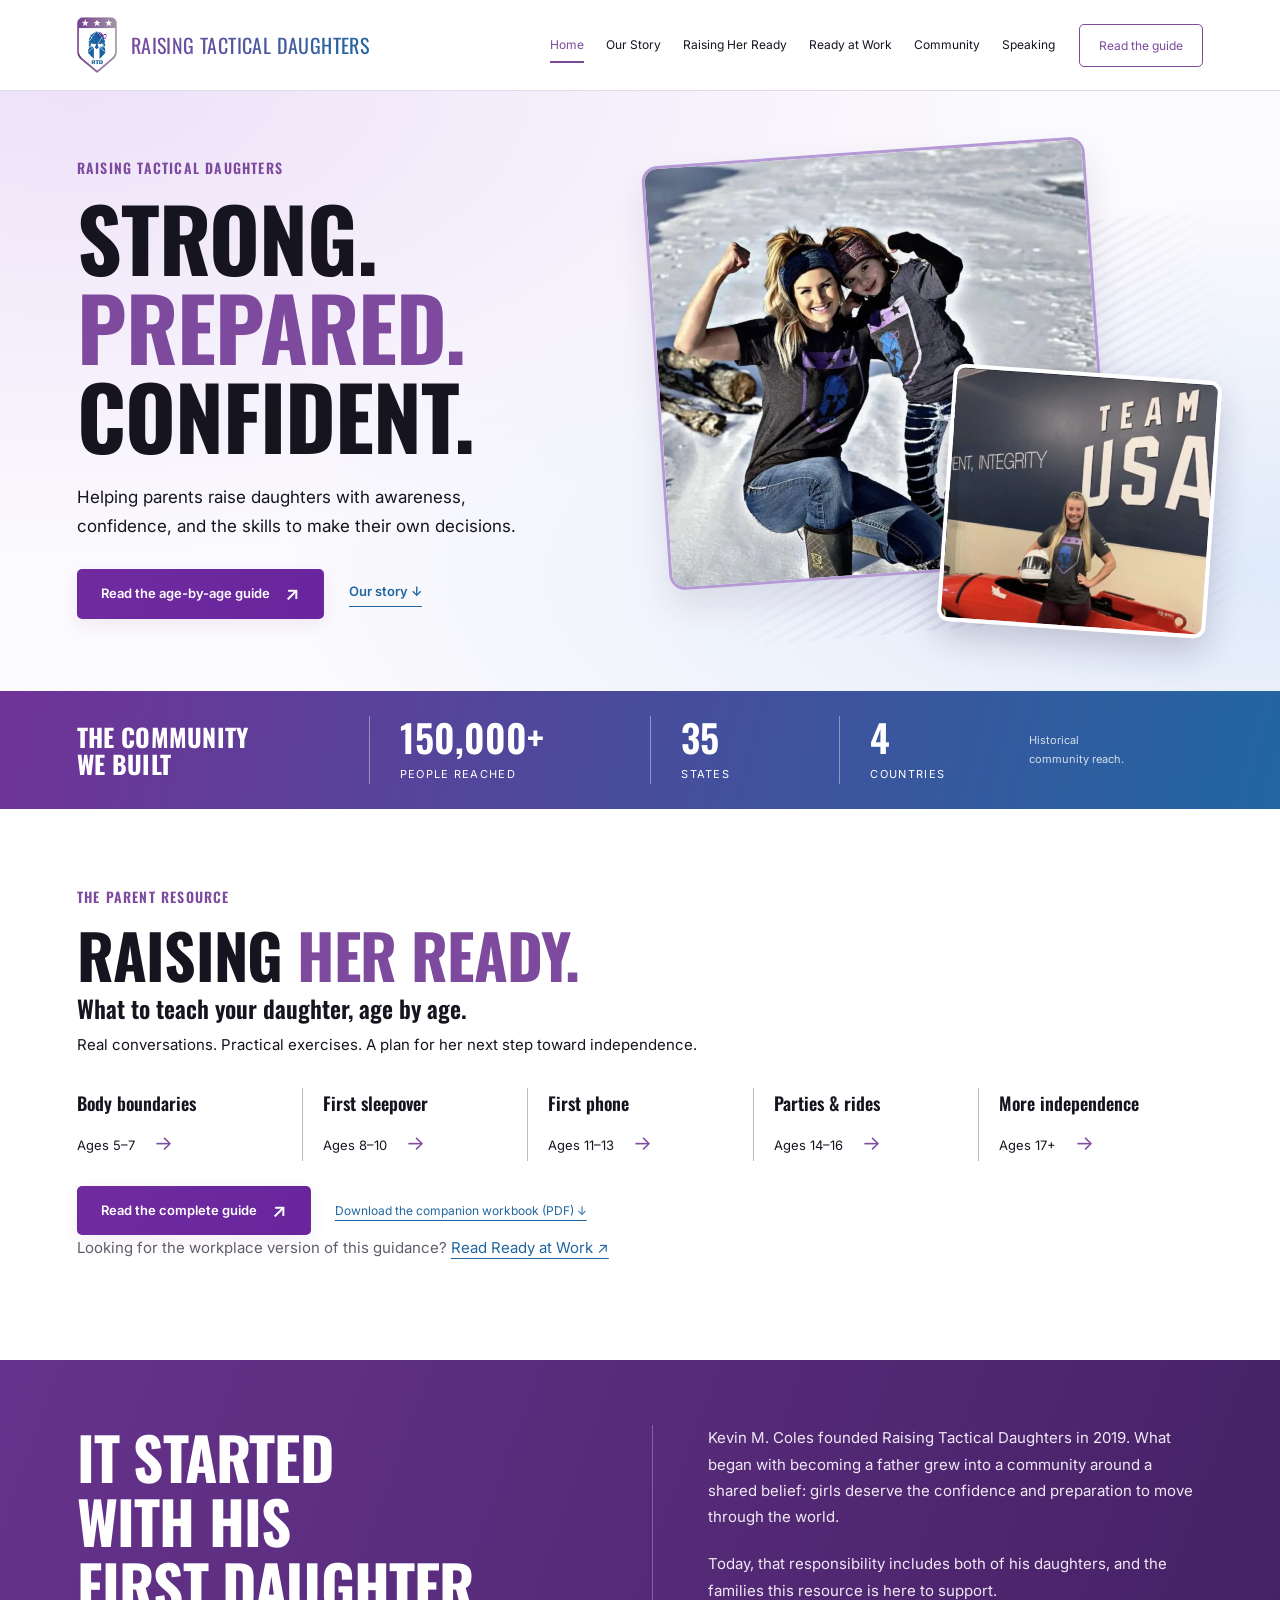
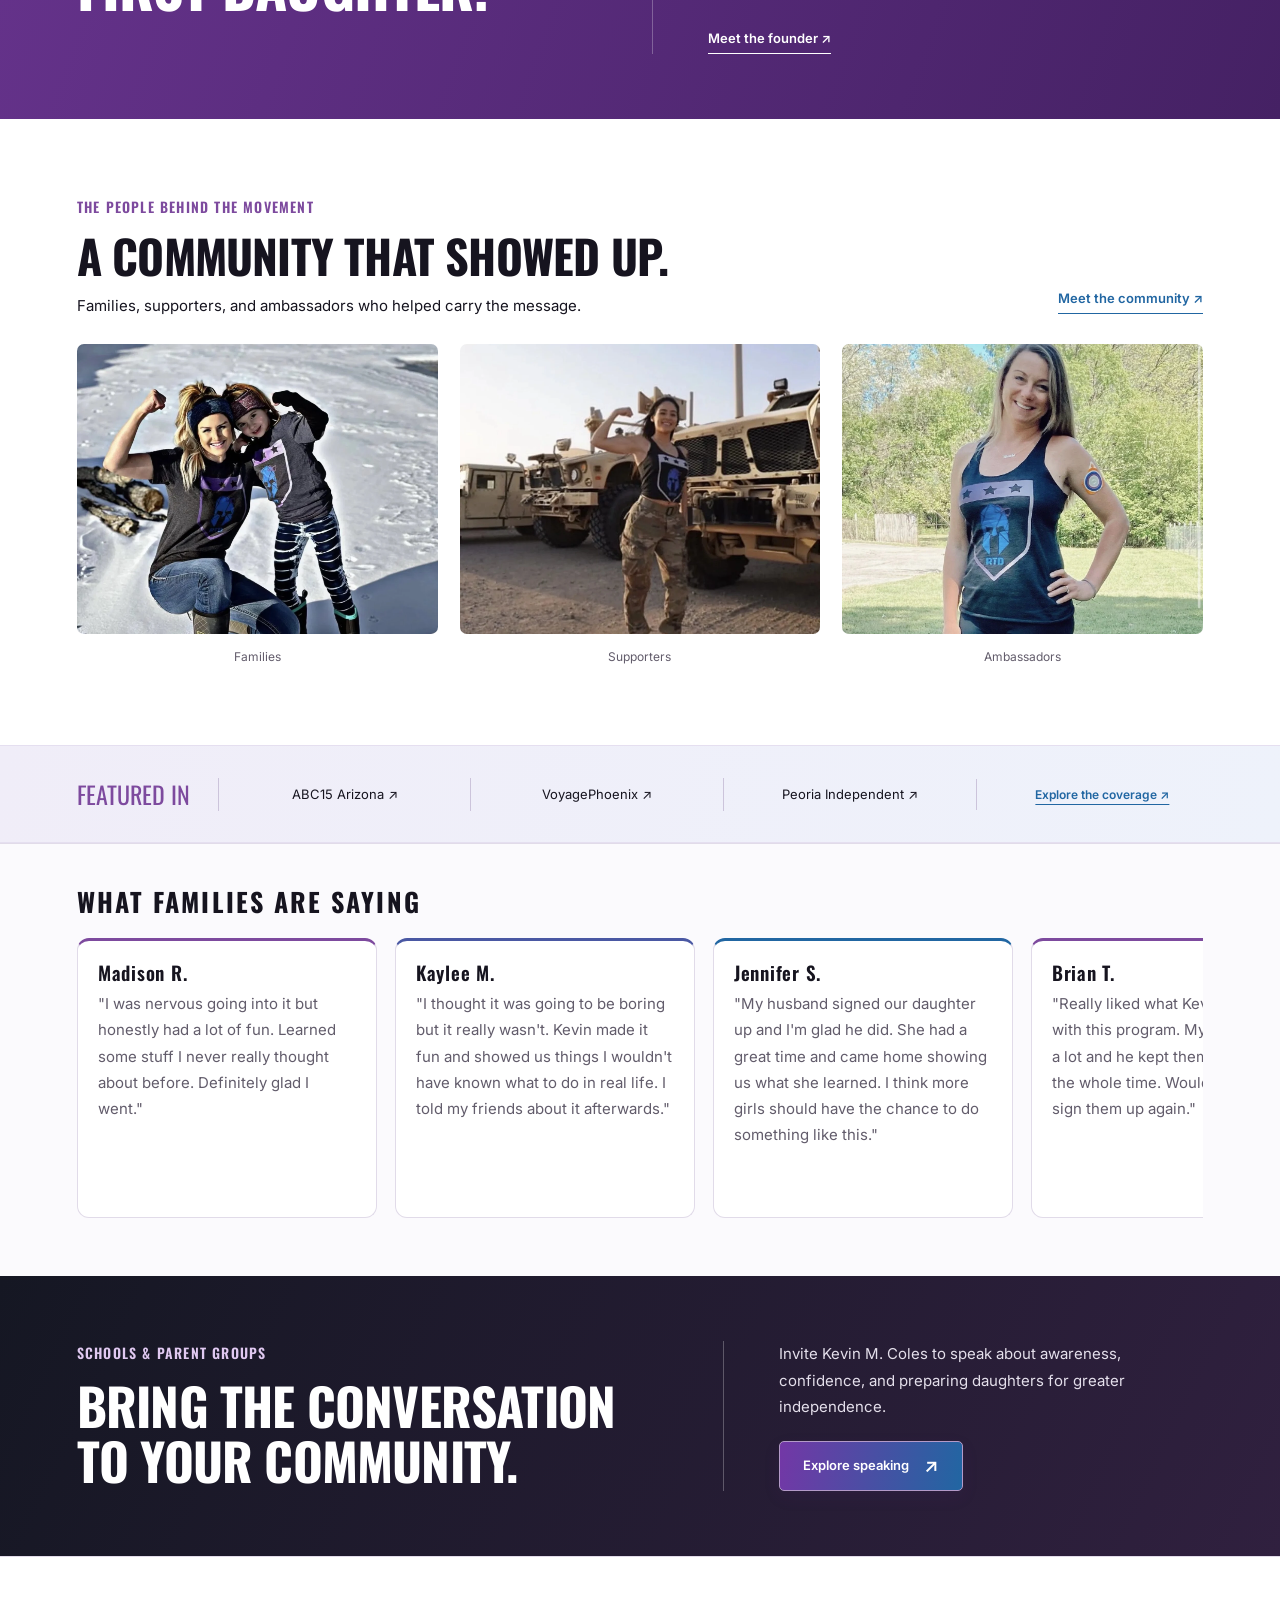
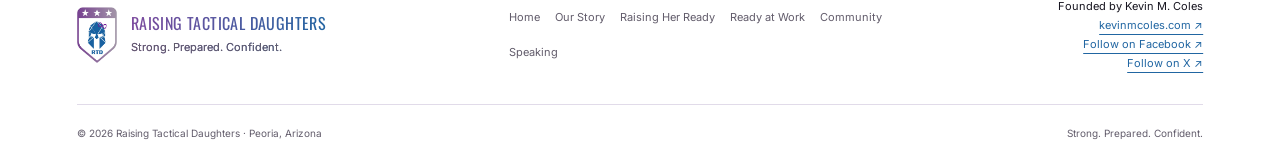
==== commit ee03d299: "Homepage: add Ready at Work cross-link, OG image dims, add llms.txt" ====
--- a/index.html
+++ b/index.html
@@ -1,4 +1,4 @@
-<!doctype html><html lang="en"><head><meta charset="utf-8"><meta name="viewport" content="width=device-width,initial-scale=1"><title>Raising Tactical Daughters | Strong. Prepared. Confident.</title><meta name="description" content="Founded by Kevin M. Coles. Practical guidance for raising confident, capable daughters, an age-by-age guide, a free field guide, and speaking for parent groups."><link rel="canonical" href="https://raisingtacticaldaughters.com/"><meta property="og:title" content="Raising Tactical Daughters | Strong. Prepared. Confident."><meta property="og:description" content="Founded by Kevin M. Coles. Practical guidance for raising confident, capable daughters, an age-by-age guide, a free field guide, and speaking for parent groups."><meta property="og:type" content="website"><meta property="og:url" content="https://raisingtacticaldaughters.com/"><meta property="og:image" content="https://raisingtacticaldaughters.com/images/rtd-logo.png"><meta name="twitter:card" content="summary"><meta name="theme-color" content="#7d4a9e"><link rel="icon" href="/images/rtd-logo.png"><link rel="preconnect" href="https://fonts.googleapis.com"><link rel="preconnect" href="https://fonts.gstatic.com" crossorigin><link href="https://fonts.googleapis.com/css2?family=Oswald:wght@500;600;700&family=Inter:wght@400;500;600;700&display=swap" rel="stylesheet"><link rel="stylesheet" href="/assets/site.css?v=rtd11"><script type="application/ld+json">{"@context": "https://schema.org", "@graph": [{"@type": "Organization", "@id": "https://raisingtacticaldaughters.com/#organization", "name": "Raising Tactical Daughters", "legalName": "Kevin M. Coles LLC", "alternateName": "RTD", "url": "https://raisingtacticaldaughters.com/", "logo": "https://raisingtacticaldaughters.com/images/rtd-logo.png", "foundingDate": "2019", "founder": {"@id": "https://kevinmcoles.com/#person", "@type": "Person", "name": "Kevin M. Coles", "url": "https://kevinmcoles.com/"}, "sameAs": ["https://www.wikidata.org/wiki/Q141694144", "https://www.facebook.com/raisingtacticaldaughtersofficial", "https://x.com/RTDaughters"]}, {"@type": "WebPage", "@id": "https://raisingtacticaldaughters.com/#page", "headline": "Raising Tactical Daughters | Strong. Prepared. Confident.", "name": "Raising Tactical Daughters | Strong. Prepared. Confident.", "url": "https://raisingtacticaldaughters.com/", "description": "Founded by Kevin M. Coles. Practical guidance for raising confident, capable daughters, an age-by-age guide, a free field guide, and speaking for parent groups.", "publisher": {"@id": "https://raisingtacticaldaughters.com/#organization"}}]}</script></head><body><a class="skip" href="#main">Skip to content</a><header class="site-header"><div class="wrap header-inner"><a class="brand" href="/" aria-label="Raising Tactical Daughters home"><img class="" src="/images/rtd-logo.png" alt="Raising Tactical Daughters shield logo" width="600" height="829" loading="eager" decoding="async"><span>Raising Tactical Daughters</span></a><nav aria-label="Main navigation"><a href="/" aria-current="page">Home</a><a href="/our-story/">Our Story</a><a href="/raising-her-ready/">Raising Her Ready</a><a href="/ready-at-work/">Ready at Work</a><a href="/community/">Community</a><a href="/speaking/">Speaking</a></nav><a class="header-guide" href="/raising-her-ready/">Read the guide</a></div></header><main id="main"><section class="home-hero"><div class="wrap hero-grid"><div class="hero-copy"><p class="eyebrow">Raising Tactical Daughters</p><h1>Strong. <br><span>Prepared.</span> <br>Confident.</h1><p class="lead">Helping parents raise daughters with awareness, confidence, and the skills to make their own decisions.</p><div class="actions"><a class="button" href="/raising-her-ready/">Read the age-by-age guide <span aria-hidden="true">↗</span></a><a class="text-link" href="/our-story/">Our story ↓</a></div></div><div class="hero-photos"><img class="hero-main" src="/images/rtd-friend-daughter.webp" alt="A mother and daughter wearing Raising Tactical Daughters shirts" width="1400" height="1247" loading="eager" decoding="async"><img class="hero-inset" src="/images/rtd-team-usa.webp" alt="RTD supporter at the Team USA training center" width="1400" height="1276" loading="eager" decoding="async"></div></div></section><section class="reach" aria-label="Historical community reach"><div class="wrap reach-inner"><h2>The community <br>we built</h2><div><strong>150,000+</strong><span>People reached</span></div><div><strong>35</strong><span>States</span></div><div><strong>4</strong><span>Countries</span></div><p>Historical <br>community reach.</p></div></section><section class="section guide-preview"><div class="wrap"><p class="eyebrow">The parent resource</p><h2>Raising <span>Her Ready.</span></h2><h3>What to teach your daughter, age by age.</h3><p>Real conversations. Practical exercises. A plan for her next step toward independence.</p><div class="milestones"><a href="/raising-her-ready/#ages-5-7"><strong>Body boundaries</strong><span>Ages 5–7 <b aria-hidden="true">→</b></span></a><a href="/raising-her-ready/#ages-8-10"><strong>First sleepover</strong><span>Ages 8–10 <b aria-hidden="true">→</b></span></a><a href="/raising-her-ready/#ages-11-13"><strong>First phone</strong><span>Ages 11–13 <b aria-hidden="true">→</b></span></a><a href="/raising-her-ready/#ages-14-16"><strong>Parties & rides</strong><span>Ages 14–16 <b aria-hidden="true">→</b></span></a><a href="/raising-her-ready/#ages-17-up"><strong>More independence</strong><span>Ages 17+ <b aria-hidden="true">→</b></span></a></div><a class="button" href="/raising-her-ready/">Read the complete guide <span aria-hidden="true">↗</span></a><a class="inline-download" href="/downloads/raising-her-ready-field-guide.pdf" download="Raising-Her-Ready-Field-Guide.pdf">Download the companion workbook (PDF) ↓</a></div></section><section class="origin-band"><div class="wrap origin-grid"><h2>It started <br>with his <br>first daughter.</h2><div><p>Kevin M. Coles founded Raising Tactical Daughters in 2019. What began with becoming a father grew into a community around a shared belief: girls deserve the confidence and preparation to move through the world.</p><p>Today, that responsibility includes both of his daughters, and the families this resource is here to support.</p><a class="text-link" href="/our-story/">Meet the founder ↗</a></div></div></section><section class="section"><div class="wrap"><div class="section-top"><div><p class="eyebrow">The people behind the movement</p><h2>A community that showed up.</h2><p>Families, supporters, and ambassadors who helped carry the message.</p></div><a class="text-link" href="/community/">Meet the community ↗</a></div><div class="gallery-three"><figure><img class="" src="/images/rtd-friend-daughter.webp" alt="A mother and daughter in RTD shirts" width="1400" height="1247" loading="lazy" decoding="async"><figcaption>Families</figcaption></figure><figure><img class="" src="/images/rtd-military.webp" alt="An RTD supporter serving overseas" width="1400" height="1403" loading="lazy" decoding="async"><figcaption>Supporters</figcaption></figure><figure><img src="/images/rtd-ambassador-outdoors.webp" alt="RTD ambassador wearing a black Raising Tactical Daughters tank outdoors" width="1205" height="1500" loading="lazy" decoding="async"><figcaption>Ambassadors</figcaption></figure></div></div></section><section class="press-band" aria-label="Featured coverage"><div class="wrap"><div class="press"><span>Featured in</span><a href="https://www.youtube.com/watch?v=KTEiOI_kGuA" target="_blank" rel="noopener">ABC15 Arizona ↗</a><a href="https://voyagephoenix.com/interview/meet-kevin-coles-raising-tactical-daughters-north-west/" target="_blank" rel="noopener">VoyagePhoenix ↗</a><a href="https://www.yourvalley.net/stories/meet-your-peoria-business-raising-tactical-daughters,327009" target="_blank" rel="noopener">Peoria Independent ↗</a><a class="coverage-link" href="/community/#coverage">Explore the coverage ↗</a></div></div></section><section class="original-reviews"><div class="wrap">
+<!doctype html><html lang="en"><head><meta charset="utf-8"><meta name="viewport" content="width=device-width,initial-scale=1"><title>Raising Tactical Daughters | Strong. Prepared. Confident.</title><meta name="description" content="Founded by Kevin M. Coles. Practical guidance for raising confident, capable daughters, an age-by-age guide, a free field guide, and speaking for parent groups."><link rel="canonical" href="https://raisingtacticaldaughters.com/"><meta property="og:title" content="Raising Tactical Daughters | Strong. Prepared. Confident."><meta property="og:description" content="Founded by Kevin M. Coles. Practical guidance for raising confident, capable daughters, an age-by-age guide, a free field guide, and speaking for parent groups."><meta property="og:type" content="website"><meta property="og:url" content="https://raisingtacticaldaughters.com/"><meta property="og:image" content="https://raisingtacticaldaughters.com/images/rtd-logo.png"><meta property="og:image:width" content="600"><meta property="og:image:height" content="829"><meta name="twitter:card" content="summary"><meta name="theme-color" content="#7d4a9e"><link rel="icon" href="/images/rtd-logo.png"><link rel="preconnect" href="https://fonts.googleapis.com"><link rel="preconnect" href="https://fonts.gstatic.com" crossorigin><link href="https://fonts.googleapis.com/css2?family=Oswald:wght@500;600;700&family=Inter:wght@400;500;600;700&display=swap" rel="stylesheet"><link rel="stylesheet" href="/assets/site.css?v=rtd11"><script type="application/ld+json">{"@context": "https://schema.org", "@graph": [{"@type": "Organization", "@id": "https://raisingtacticaldaughters.com/#organization", "name": "Raising Tactical Daughters", "legalName": "Kevin M. Coles LLC", "alternateName": "RTD", "url": "https://raisingtacticaldaughters.com/", "logo": "https://raisingtacticaldaughters.com/images/rtd-logo.png", "foundingDate": "2019", "founder": {"@id": "https://kevinmcoles.com/#person", "@type": "Person", "name": "Kevin M. Coles", "url": "https://kevinmcoles.com/"}, "sameAs": ["https://www.wikidata.org/wiki/Q141694144", "https://www.facebook.com/raisingtacticaldaughtersofficial", "https://x.com/RTDaughters"]}, {"@type": "WebPage", "@id": "https://raisingtacticaldaughters.com/#page", "headline": "Raising Tactical Daughters | Strong. Prepared. Confident.", "name": "Raising Tactical Daughters | Strong. Prepared. Confident.", "url": "https://raisingtacticaldaughters.com/", "description": "Founded by Kevin M. Coles. Practical guidance for raising confident, capable daughters, an age-by-age guide, a free field guide, and speaking for parent groups.", "publisher": {"@id": "https://raisingtacticaldaughters.com/#organization"}}]}</script></head><body><a class="skip" href="#main">Skip to content</a><header class="site-header"><div class="wrap header-inner"><a class="brand" href="/" aria-label="Raising Tactical Daughters home"><img class="" src="/images/rtd-logo.png" alt="Raising Tactical Daughters shield logo" width="600" height="829" loading="eager" decoding="async"><span>Raising Tactical Daughters</span></a><nav aria-label="Main navigation"><a href="/" aria-current="page">Home</a><a href="/our-story/">Our Story</a><a href="/raising-her-ready/">Raising Her Ready</a><a href="/ready-at-work/">Ready at Work</a><a href="/community/">Community</a><a href="/speaking/">Speaking</a></nav><a class="header-guide" href="/raising-her-ready/">Read the guide</a></div></header><main id="main"><section class="home-hero"><div class="wrap hero-grid"><div class="hero-copy"><p class="eyebrow">Raising Tactical Daughters</p><h1>Strong. <br><span>Prepared.</span> <br>Confident.</h1><p class="lead">Helping parents raise daughters with awareness, confidence, and the skills to make their own decisions.</p><div class="actions"><a class="button" href="/raising-her-ready/">Read the age-by-age guide <span aria-hidden="true">↗</span></a><a class="text-link" href="/our-story/">Our story ↓</a></div></div><div class="hero-photos"><img class="hero-main" src="/images/rtd-friend-daughter.webp" alt="A mother and daughter wearing Raising Tactical Daughters shirts" width="1400" height="1247" loading="eager" decoding="async"><img class="hero-inset" src="/images/rtd-team-usa.webp" alt="RTD supporter at the Team USA training center" width="1400" height="1276" loading="eager" decoding="async"></div></div></section><section class="reach" aria-label="Historical community reach"><div class="wrap reach-inner"><h2>The community <br>we built</h2><div><strong>150,000+</strong><span>People reached</span></div><div><strong>35</strong><span>States</span></div><div><strong>4</strong><span>Countries</span></div><p>Historical <br>community reach.</p></div></section><section class="section guide-preview"><div class="wrap"><p class="eyebrow">The parent resource</p><h2>Raising <span>Her Ready.</span></h2><h3>What to teach your daughter, age by age.</h3><p>Real conversations. Practical exercises. A plan for her next step toward independence.</p><div class="milestones"><a href="/raising-her-ready/#ages-5-7"><strong>Body boundaries</strong><span>Ages 5–7 <b aria-hidden="true">→</b></span></a><a href="/raising-her-ready/#ages-8-10"><strong>First sleepover</strong><span>Ages 8–10 <b aria-hidden="true">→</b></span></a><a href="/raising-her-ready/#ages-11-13"><strong>First phone</strong><span>Ages 11–13 <b aria-hidden="true">→</b></span></a><a href="/raising-her-ready/#ages-14-16"><strong>Parties & rides</strong><span>Ages 14–16 <b aria-hidden="true">→</b></span></a><a href="/raising-her-ready/#ages-17-up"><strong>More independence</strong><span>Ages 17+ <b aria-hidden="true">→</b></span></a></div><a class="button" href="/raising-her-ready/">Read the complete guide <span aria-hidden="true">↗</span></a><a class="inline-download" href="/downloads/raising-her-ready-field-guide.pdf" download="Raising-Her-Ready-Field-Guide.pdf">Download the companion workbook (PDF) ↓</a><p class="muted">Looking for the workplace version of this guidance? <a href="/ready-at-work/">Read Ready at Work ↗</a></p></div></section><section class="origin-band"><div class="wrap origin-grid"><h2>It started <br>with his <br>first daughter.</h2><div><p>Kevin M. Coles founded Raising Tactical Daughters in 2019. What began with becoming a father grew into a community around a shared belief: girls deserve the confidence and preparation to move through the world.</p><p>Today, that responsibility includes both of his daughters, and the families this resource is here to support.</p><a class="text-link" href="/our-story/">Meet the founder ↗</a></div></div></section><section class="section"><div class="wrap"><div class="section-top"><div><p class="eyebrow">The people behind the movement</p><h2>A community that showed up.</h2><p>Families, supporters, and ambassadors who helped carry the message.</p></div><a class="text-link" href="/community/">Meet the community ↗</a></div><div class="gallery-three"><figure><img class="" src="/images/rtd-friend-daughter.webp" alt="A mother and daughter in RTD shirts" width="1400" height="1247" loading="lazy" decoding="async"><figcaption>Families</figcaption></figure><figure><img class="" src="/images/rtd-military.webp" alt="An RTD supporter serving overseas" width="1400" height="1403" loading="lazy" decoding="async"><figcaption>Supporters</figcaption></figure><figure><img src="/images/rtd-ambassador-outdoors.webp" alt="RTD ambassador wearing a black Raising Tactical Daughters tank outdoors" width="1205" height="1500" loading="lazy" decoding="async"><figcaption>Ambassadors</figcaption></figure></div></div></section><section class="press-band" aria-label="Featured coverage"><div class="wrap"><div class="press"><span>Featured in</span><a href="https://www.youtube.com/watch?v=KTEiOI_kGuA" target="_blank" rel="noopener">ABC15 Arizona ↗</a><a href="https://voyagephoenix.com/interview/meet-kevin-coles-raising-tactical-daughters-north-west/" target="_blank" rel="noopener">VoyagePhoenix ↗</a><a href="https://www.yourvalley.net/stories/meet-your-peoria-business-raising-tactical-daughters,327009" target="_blank" rel="noopener">Peoria Independent ↗</a><a class="coverage-link" href="/community/#coverage">Explore the coverage ↗</a></div></div></section><section class="original-reviews"><div class="wrap">
  <h2>What Families Are Saying</h2>
  <div class="reviews">
   <div class="card">
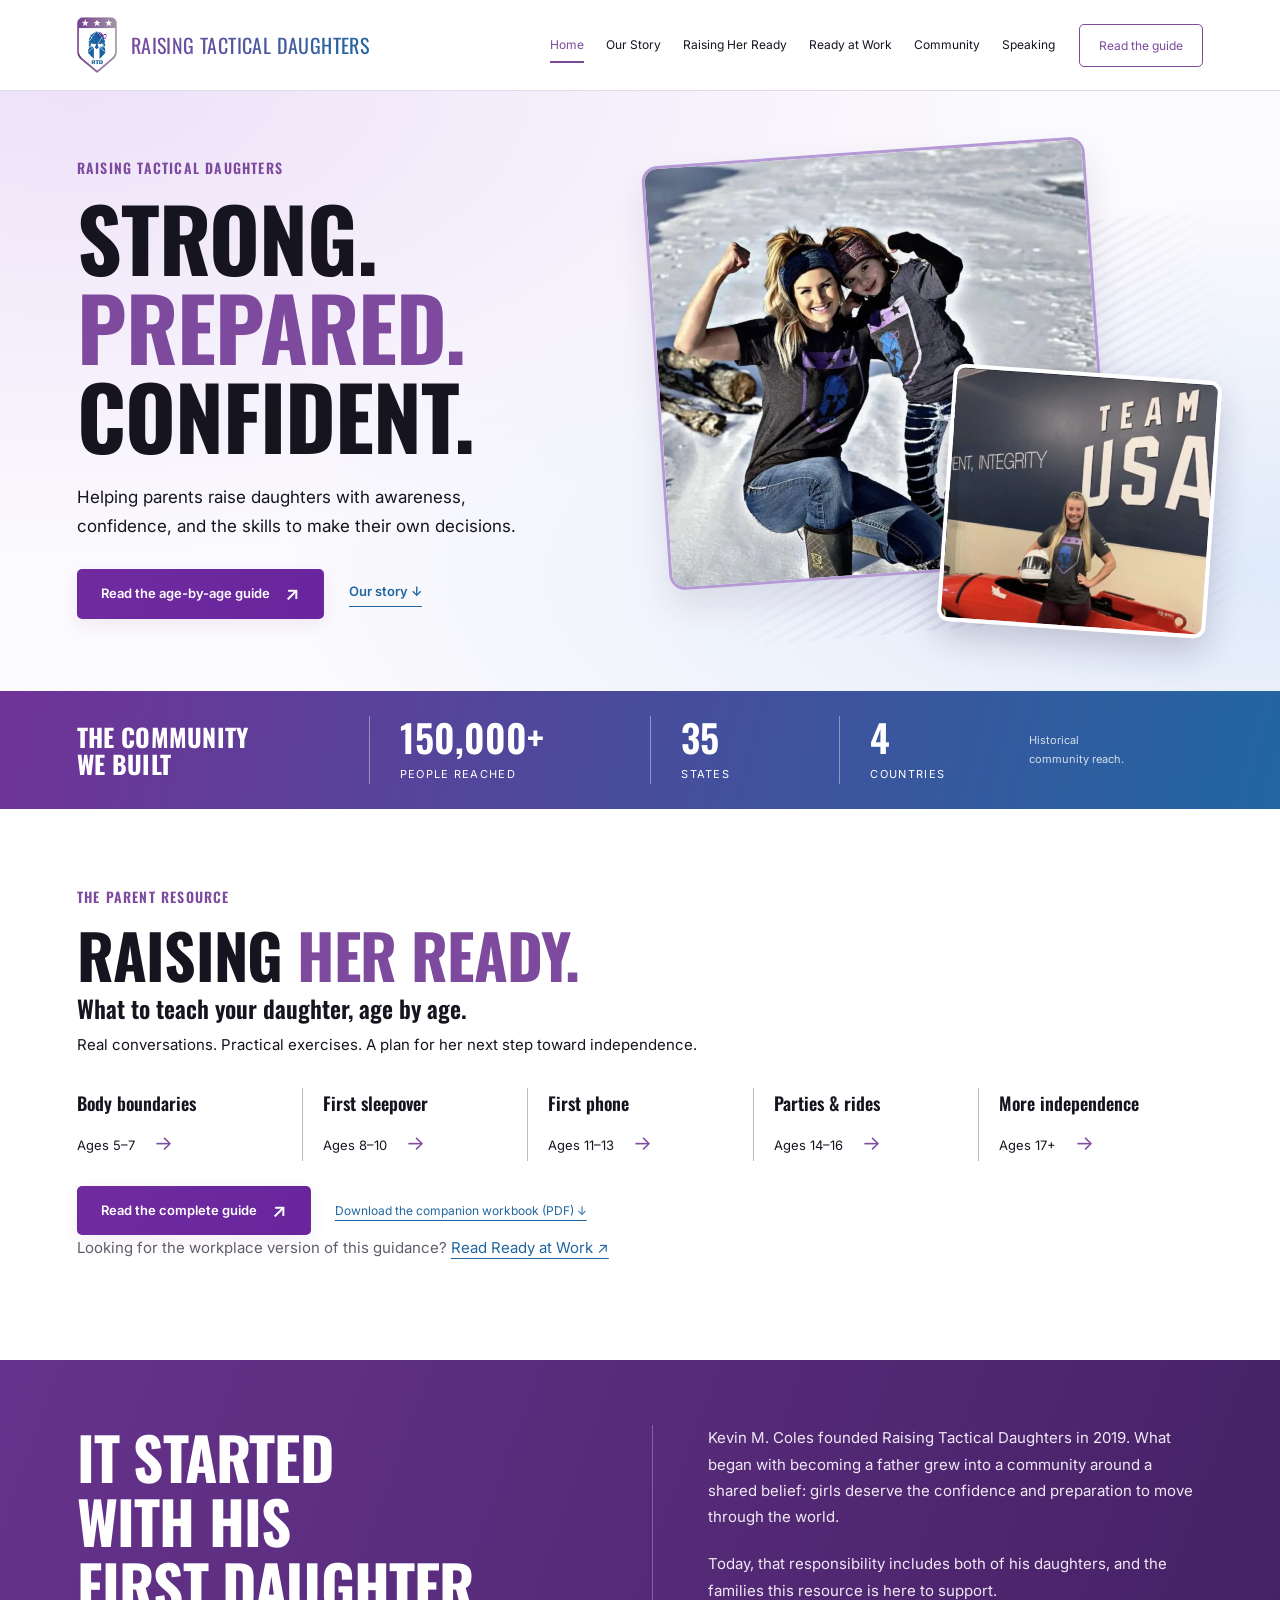
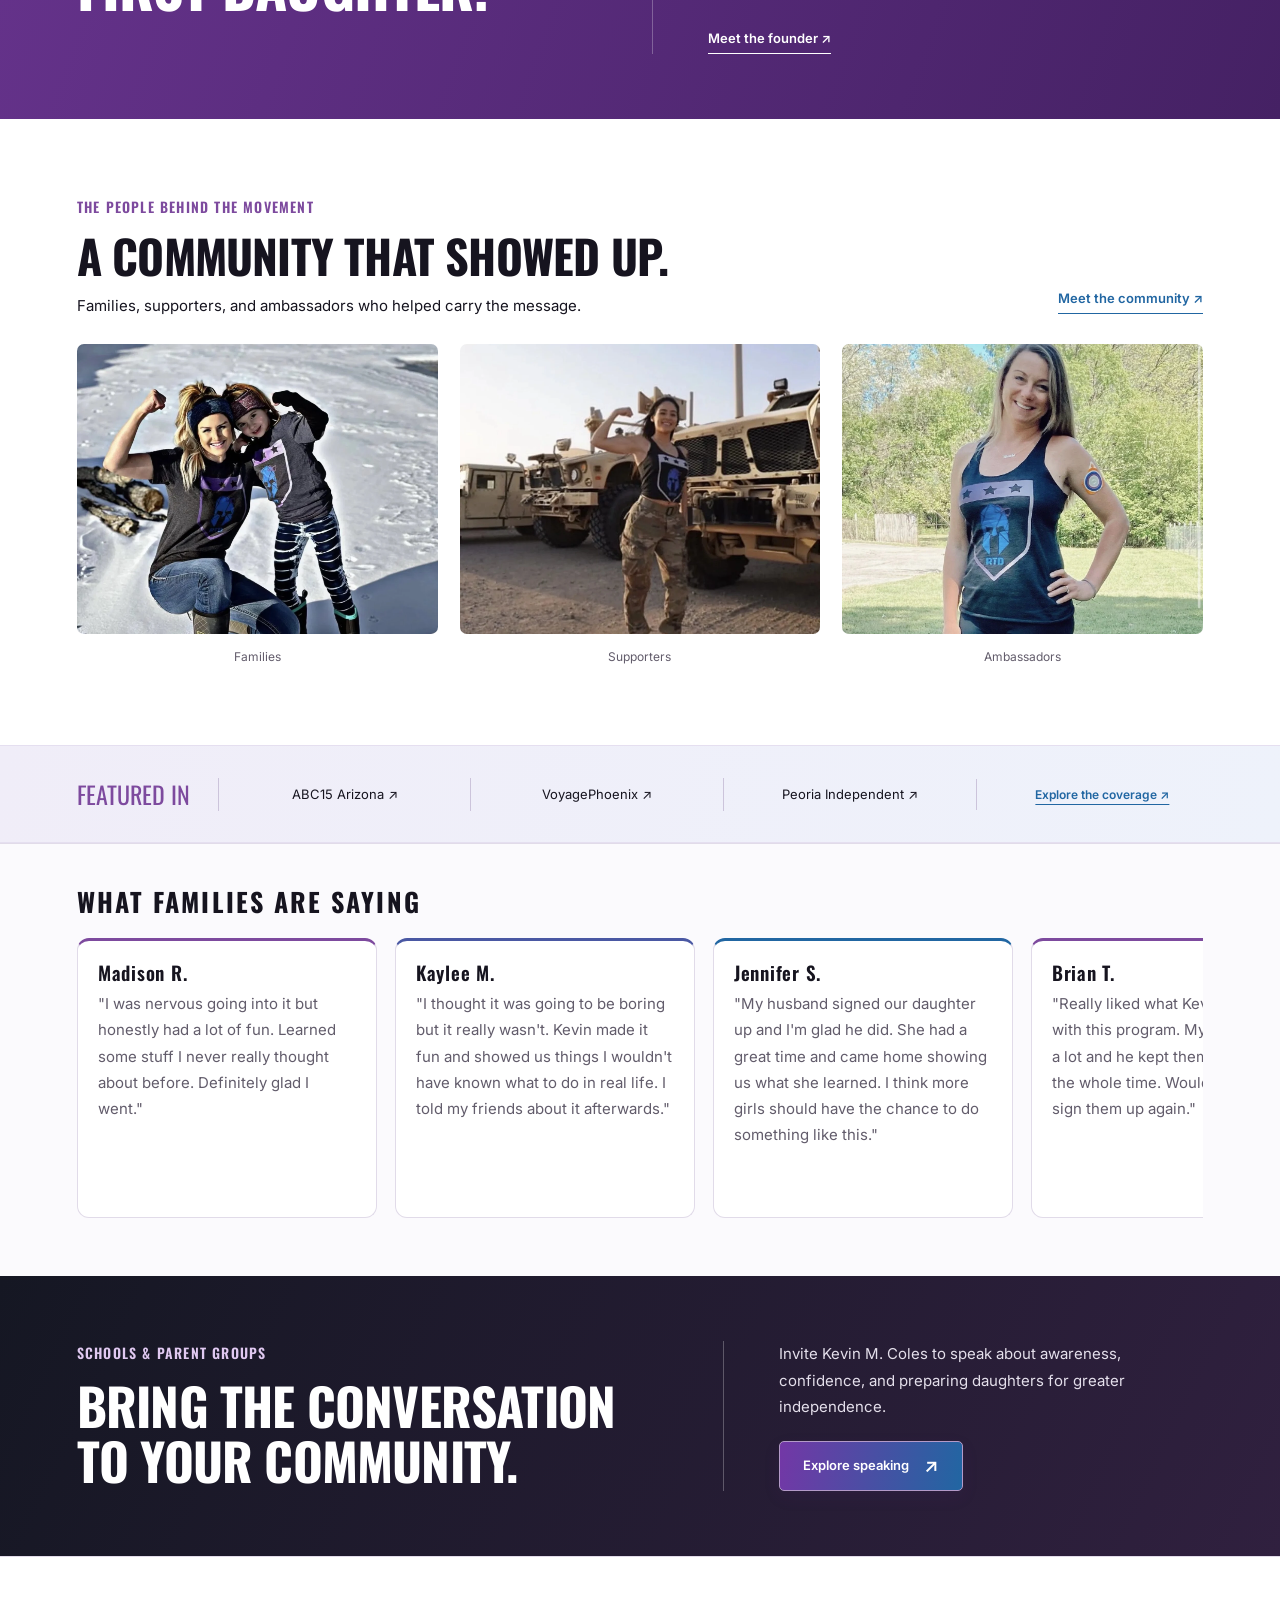
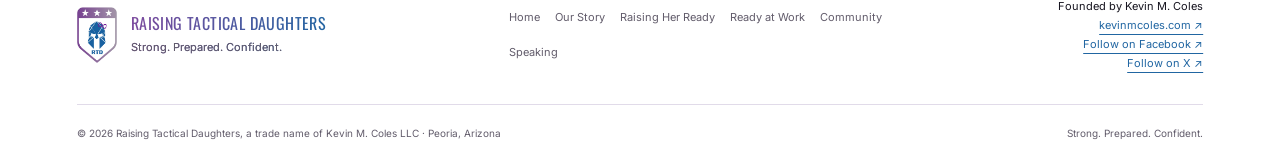
==== commit a598e01d: "Footer: trade name of Kevin M. Coles LLC (home)" ====
--- a/index.html
+++ b/index.html
@@ -22,4 +22,4 @@
    <p>"My youngest was pretty shy going in. By the end she was asking questions and getting involved. That was probably my favorite part. Would recommend it to other dads."</p>
   </div>
  </div>
-</div></section><section class="speaking-cta"><div class="wrap cta-grid"><div><p class="eyebrow">Schools &amp; parent groups</p><h2>Bring the conversation <br>to your community.</h2></div><div><p>Invite Kevin M. Coles to speak about awareness, confidence, and preparing daughters for greater independence.</p><a class="button" href="/speaking/">Explore speaking <span aria-hidden="true">↗</span></a></div></div></section></main><footer><div class="wrap footer-grid"><a class="brand" href="/"><img class="" src="/images/rtd-logo.png" alt="Raising Tactical Daughters shield logo" width="600" height="829" loading="eager" decoding="async"><span>Raising Tactical Daughters<small>Strong. Prepared. Confident.</small></span></a><nav aria-label="Footer navigation"><a href="/">Home</a><a href="/our-story/">Our Story</a><a href="/raising-her-ready/">Raising Her Ready</a><a href="/ready-at-work/">Ready at Work</a><a href="/community/">Community</a><a href="/speaking/">Speaking</a></nav><p>Founded by Kevin M. Coles <br><a href="https://kevinmcoles.com/">kevinmcoles.com ↗</a><br><a href="https://www.facebook.com/raisingtacticaldaughtersofficial" target="_blank" rel="noopener">Follow on Facebook ↗</a><br><a href="https://x.com/RTDaughters" target="_blank" rel="noopener">Follow on X ↗</a></p></div><div class="wrap footer-bottom"><span>© 2026 Raising Tactical Daughters · Peoria, Arizona</span><span>Strong. Prepared. Confident.</span></div></footer></body></html>
+</div></section><section class="speaking-cta"><div class="wrap cta-grid"><div><p class="eyebrow">Schools &amp; parent groups</p><h2>Bring the conversation <br>to your community.</h2></div><div><p>Invite Kevin M. Coles to speak about awareness, confidence, and preparing daughters for greater independence.</p><a class="button" href="/speaking/">Explore speaking <span aria-hidden="true">↗</span></a></div></div></section></main><footer><div class="wrap footer-grid"><a class="brand" href="/"><img class="" src="/images/rtd-logo.png" alt="Raising Tactical Daughters shield logo" width="600" height="829" loading="eager" decoding="async"><span>Raising Tactical Daughters<small>Strong. Prepared. Confident.</small></span></a><nav aria-label="Footer navigation"><a href="/">Home</a><a href="/our-story/">Our Story</a><a href="/raising-her-ready/">Raising Her Ready</a><a href="/ready-at-work/">Ready at Work</a><a href="/community/">Community</a><a href="/speaking/">Speaking</a></nav><p>Founded by Kevin M. Coles <br><a href="https://kevinmcoles.com/">kevinmcoles.com ↗</a><br><a href="https://www.facebook.com/raisingtacticaldaughtersofficial" target="_blank" rel="noopener">Follow on Facebook ↗</a><br><a href="https://x.com/RTDaughters" target="_blank" rel="noopener">Follow on X ↗</a></p></div><div class="wrap footer-bottom"><span>© 2026 Raising Tactical Daughters, a trade name of Kevin M. Coles LLC · Peoria, Arizona</span><span>Strong. Prepared. Confident.</span></div></footer></body></html>
